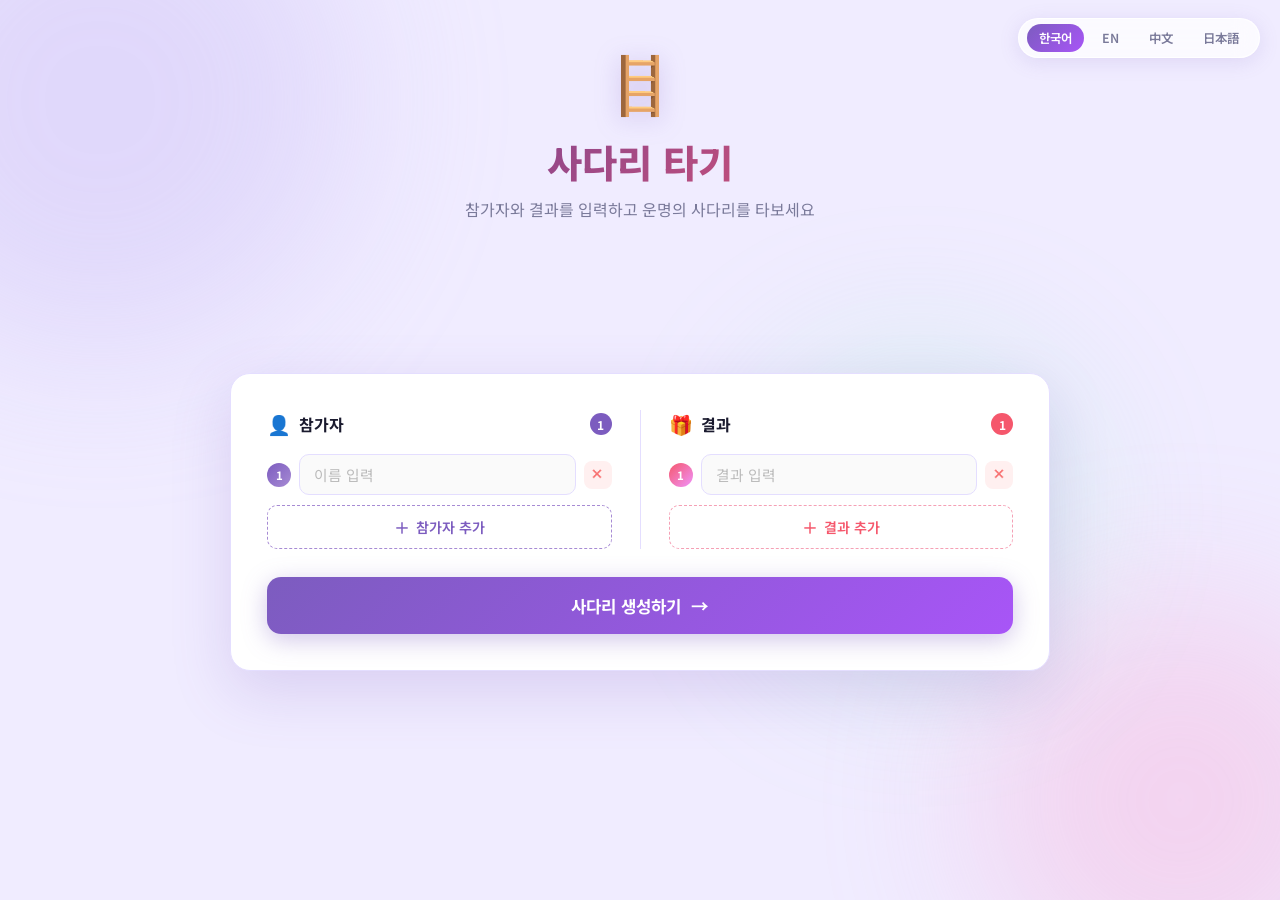
==== index.html @ 3be84d15 "Add Google AdSense - <head>에 AdSense 스크립트 추가 (ca-pub-7362975376492503) - 히어로 아래, 결과~Disqus 사이 반응형 광고" ====
<!doctype html>
<html lang="ko">
<head>
  <meta charset="UTF-8" />
  <meta name="viewport" content="width=device-width, initial-scale=1.0" />
  <title data-i18n="title">사다리 타기</title>
  <link rel="preconnect" href="https://fonts.googleapis.com">
  <link rel="preconnect" href="https://fonts.gstatic.com" crossorigin>
  <link href="https://fonts.googleapis.com/css2?family=Noto+Sans+KR:wght@400;500;600;700;800&family=Noto+Sans+JP:wght@400;500;700;800&family=Noto+Sans+SC:wght@400;500;700;800&display=swap" rel="stylesheet">
  <link href="style.css" rel="stylesheet">
  <!-- Google AdSense -->
  <script async src="https://pagead2.googlesyndication.com/pagead/js/adsbygoogle.js?client=ca-pub-7362975376492503"
     crossorigin="anonymous"></script>
</head>
<body>

  <div class="bg-orbs">
    <div class="orb orb1"></div>
    <div class="orb orb2"></div>
    <div class="orb orb3"></div>
  </div>

  <!-- Language switcher -->
  <div class="lang-switcher">
    <button class="lang-btn active" data-lang="ko">한국어</button>
    <button class="lang-btn" data-lang="en">EN</button>
    <button class="lang-btn" data-lang="zh">中文</button>
    <button class="lang-btn" data-lang="ja">日本語</button>
  </div>

  <div class="page">

    <!-- SETUP -->
    <div id="setup">
      <header class="hero">
        <div class="hero-icon">🪜</div>
        <h1 data-i18n="title">사다리 타기</h1>
        <p class="hero-sub" data-i18n="subtitle">참가자와 결과를 입력하고 운명의 사다리를 타보세요</p>
      </header>

      <!-- AD: 히어로 아래 -->
      <div class="ad-wrap">
        <ins class="adsbygoogle"
          style="display:block"
          data-ad-client="ca-pub-7362975376492503"
          data-ad-format="auto"
          data-full-width-responsive="true"></ins>
        <script>(adsbygoogle = window.adsbygoogle || []).push({});</script>
      </div>

      <div class="card setup-card">
        <div class="columns">
          <div class="col">
            <div class="col-header">
              <span class="col-icon">👤</span>
              <h2 data-i18n="players">참가자</h2>
              <span class="count-badge" id="player-count">1</span>
            </div>
            <div id="players-input" class="input-list">
              <div class="input-row">
                <span class="row-num">1</span>
                <input type="text" class="player-input" data-i18n-placeholder="playerPlaceholder" placeholder="이름 입력" />
                <button class="remove-btn" onclick="removeRow(this,'player')">✕</button>
              </div>
            </div>
            <button class="add-btn" onclick="addPlayer()">
              <span class="add-icon">＋</span>
              <span data-i18n="addPlayer">참가자 추가</span>
            </button>
          </div>

          <div class="divider"></div>

          <div class="col">
            <div class="col-header">
              <span class="col-icon">🎁</span>
              <h2 data-i18n="results">결과</h2>
              <span class="count-badge result-badge" id="result-count">1</span>
            </div>
            <div id="results-input" class="input-list">
              <div class="input-row">
                <span class="row-num result-num">1</span>
                <input type="text" class="result-input" data-i18n-placeholder="resultPlaceholder" placeholder="결과 입력" />
                <button class="remove-btn" onclick="removeRow(this,'result')">✕</button>
              </div>
            </div>
            <button class="add-btn result-add" onclick="addResult()">
              <span class="add-icon">＋</span>
              <span data-i18n="addResult">결과 추가</span>
            </button>
          </div>
        </div>

        <button class="start-btn" onclick="startGame()">
          <span data-i18n="startBtn">사다리 생성하기</span>
          <span class="btn-arrow">→</span>
        </button>
      </div>
    </div>

    <!-- GAME -->
    <div id="game" class="hidden">
      <header class="game-header">
        <div class="hero-icon small">🪜</div>
        <h1 data-i18n="title">사다리 타기</h1>
        <button class="ghost-btn" onclick="resetGame()" data-i18n="resetBtn">↩ 다시 설정</button>
      </header>

      <div class="card ladder-card">
        <p class="hint" data-i18n="hint">참가자 이름을 클릭하면 개별 결과를 확인할 수 있어요</p>
        <div class="ladder-wrapper">
          <div id="player-labels" class="labels top-labels"></div>
          <canvas id="ladder-canvas"></canvas>
          <div id="result-labels" class="labels bottom-labels"></div>
        </div>
      </div>

      <div class="game-actions">
        <button class="run-btn" onclick="runAll()" data-i18n="runAll">✨ 전체 결과 보기</button>
      </div>

      <div id="results-display" class="results-display hidden">
        <h3 class="results-title" data-i18n="finalResult">🏆 최종 결과</h3>
        <div id="results-list"></div>
      </div>

      <!-- AD: 결과 아래 / Disqus 위 -->
      <div class="ad-wrap">
        <ins class="adsbygoogle"
          style="display:block"
          data-ad-client="ca-pub-7362975376492503"
          data-ad-format="auto"
          data-full-width-responsive="true"></ins>
        <script>(adsbygoogle = window.adsbygoogle || []).push({});</script>
      </div>

      <div class="disqus-section card">
        <h3 class="disqus-title" data-i18n="comments">💬 댓글</h3>
        <div id="disqus_thread"></div>
        <script>
          (function() {
            var d = document, s = d.createElement('script');
            s.src = 'https://productbuilder-efdkuvocpv.disqus.com/embed.js';
            s.setAttribute('data-timestamp', +new Date());
            (d.head || d.body).appendChild(s);
          })();
        </script>
        <noscript>Please enable JavaScript to view the <a href="https://disqus.com/?ref_noscript">comments powered by Disqus.</a></noscript>
      </div>
    </div>

  </div>

  <script defer src="main.js"></script>
</body>
</html>
---- style.css ----
/* ── Language switcher ── */
.lang-switcher {
  position: fixed;
  top: 18px;
  right: 20px;
  display: flex;
  gap: 6px;
  z-index: 100;
  background: rgba(255,255,255,0.75);
  backdrop-filter: blur(12px);
  -webkit-backdrop-filter: blur(12px);
  border: 1px solid rgba(255,255,255,0.9);
  border-radius: 50px;
  padding: 5px 8px;
  box-shadow: 0 4px 20px rgba(124,92,191,0.15);
}
.lang-btn {
  padding: 5px 12px;
  border: none;
  border-radius: 30px;
  background: transparent;
  color: var(--text-muted, #7a7a9a);
  font-size: 0.78rem;
  font-family: inherit;
  font-weight: 600;
  cursor: pointer;
  transition: background 0.2s, color 0.2s;
  white-space: nowrap;
}
.lang-btn:hover { background: #f0ebff; color: #7c5cbf; }
.lang-btn.active {
  background: linear-gradient(135deg, #7c5cbf, #a855f7);
  color: #fff;
}

:root {
  --purple: #7c5cbf;
  --purple-light: #a78bd4;
  --purple-dark: #5a3e9b;
  --pink: #f5576c;
  --green: #43e97b;
  --bg: #f0ecff;
  --card: #ffffff;
  --text: #1a1a2e;
  --text-muted: #7a7a9a;
  --border: #e4deff;
  --radius: 20px;
  --shadow: 0 8px 40px rgba(124, 92, 191, 0.15);
  --shadow-lg: 0 20px 60px rgba(124, 92, 191, 0.2);
}

* { box-sizing: border-box; margin: 0; padding: 0; }

body {
  font-family: 'Noto Sans KR', sans-serif;
  background: var(--bg);
  min-height: 100vh;
  color: var(--text);
  overflow-x: hidden;
}

/* ── Background orbs ── */
.bg-orbs {
  position: fixed;
  inset: 0;
  pointer-events: none;
  z-index: 0;
}
.orb {
  position: absolute;
  border-radius: 50%;
  filter: blur(80px);
  opacity: 0.35;
}
.orb1 { width: 500px; height: 500px; background: #c4b5f4; top: -150px; left: -150px; }
.orb2 { width: 400px; height: 400px; background: #f9a8d4; bottom: -100px; right: -100px; }
.orb3 { width: 300px; height: 300px; background: #a5f3cf; top: 40%; left: 60%; }

/* ── Page layout ── */
.page {
  position: relative;
  z-index: 1;
  max-width: 860px;
  margin: 0 auto;
  padding: 40px 20px 80px;
}

/* ── Hero ── */
.hero {
  text-align: center;
  margin-bottom: 32px;
}
.hero-icon {
  font-size: 3.5rem;
  display: block;
  margin-bottom: 12px;
  filter: drop-shadow(0 4px 12px rgba(124,92,191,0.3));
  animation: float 3s ease-in-out infinite;
}
.hero-icon.small { font-size: 2rem; margin: 0; }
@keyframes float {
  0%, 100% { transform: translateY(0); }
  50% { transform: translateY(-8px); }
}
h1 {
  font-size: 2.4rem;
  font-weight: 800;
  background: linear-gradient(135deg, var(--purple-dark), var(--pink));
  -webkit-background-clip: text;
  -webkit-text-fill-color: transparent;
  background-clip: text;
  margin-bottom: 8px;
}
.hero-sub {
  color: var(--text-muted);
  font-size: 1rem;
  font-weight: 400;
}

/* ── Card ── */
.card {
  background: var(--card);
  border-radius: var(--radius);
  box-shadow: var(--shadow-lg);
  border: 1px solid var(--border);
}
.setup-card { padding: 36px; }
.ladder-card { padding: 28px 20px; }

/* ── Columns ── */
.columns {
  display: flex;
  gap: 0;
  margin-bottom: 28px;
}
.col { flex: 1; min-width: 0; }
.divider {
  width: 1px;
  background: var(--border);
  margin: 0 28px;
  flex-shrink: 0;
}

/* ── Column header ── */
.col-header {
  display: flex;
  align-items: center;
  gap: 8px;
  margin-bottom: 16px;
}
.col-icon { font-size: 1.2rem; }
.col-header h2 {
  font-size: 1rem;
  font-weight: 700;
  color: var(--text);
}
.count-badge {
  margin-left: auto;
  background: var(--purple);
  color: #fff;
  font-size: 0.75rem;
  font-weight: 700;
  min-width: 22px;
  height: 22px;
  border-radius: 11px;
  display: flex;
  align-items: center;
  justify-content: center;
  padding: 0 6px;
}
.result-badge { background: var(--pink); }

/* ── Input list ── */
.input-list { display: flex; flex-direction: column; gap: 8px; margin-bottom: 10px; }

.input-row {
  display: flex;
  align-items: center;
  gap: 8px;
  animation: rowIn 0.2s ease;
}
@keyframes rowIn {
  from { opacity: 0; transform: translateY(-6px); }
  to   { opacity: 1; transform: translateY(0); }
}

.row-num {
  width: 24px;
  height: 24px;
  border-radius: 50%;
  background: linear-gradient(135deg, var(--purple), var(--purple-light));
  color: #fff;
  font-size: 0.72rem;
  font-weight: 700;
  display: flex;
  align-items: center;
  justify-content: center;
  flex-shrink: 0;
}
.result-num {
  background: linear-gradient(135deg, var(--pink), #f093fb);
}

input[type="text"] {
  flex: 1;
  padding: 9px 14px;
  border: 1.5px solid var(--border);
  border-radius: 10px;
  font-size: 0.92rem;
  font-family: inherit;
  color: var(--text);
  background: #fafafa;
  outline: none;
  transition: border-color 0.2s, box-shadow 0.2s, background 0.2s;
}
input[type="text"]:focus {
  border-color: var(--purple-light);
  background: #fff;
  box-shadow: 0 0 0 3px rgba(167, 139, 212, 0.18);
}
input[type="text"]::placeholder { color: #bbb; }

.remove-btn {
  width: 28px;
  height: 28px;
  border-radius: 8px;
  border: none;
  background: #fff0f0;
  color: #f87272;
  font-size: 0.8rem;
  cursor: pointer;
  display: flex;
  align-items: center;
  justify-content: center;
  flex-shrink: 0;
  transition: background 0.2s, transform 0.1s;
}
.remove-btn:hover { background: #ffe0e0; transform: scale(1.1); }

/* ── Add button ── */
.add-btn {
  width: 100%;
  padding: 9px;
  border: 1.5px dashed var(--purple-light);
  border-radius: 10px;
  background: none;
  color: var(--purple);
  font-size: 0.88rem;
  font-family: inherit;
  font-weight: 600;
  cursor: pointer;
  display: flex;
  align-items: center;
  justify-content: center;
  gap: 6px;
  transition: background 0.2s, border-color 0.2s;
}
.add-btn:hover { background: #f0ebff; border-color: var(--purple); }
.add-btn.result-add { border-color: #f5a0b5; color: var(--pink); }
.add-btn.result-add:hover { background: #fff0f4; border-color: var(--pink); }
.add-icon { font-size: 1rem; }

/* ── Start button ── */
.start-btn {
  width: 100%;
  padding: 16px;
  border: none;
  border-radius: 14px;
  background: linear-gradient(135deg, #7c5cbf, #a855f7, #f5576c);
  background-size: 200% 200%;
  color: #fff;
  font-size: 1.05rem;
  font-family: inherit;
  font-weight: 700;
  cursor: pointer;
  display: flex;
  align-items: center;
  justify-content: center;
  gap: 10px;
  box-shadow: 0 6px 24px rgba(124,92,191,0.35);
  transition: opacity 0.2s, transform 0.15s, box-shadow 0.2s;
}
.start-btn:hover {
  opacity: 0.93;
  transform: translateY(-2px);
  box-shadow: 0 10px 30px rgba(124,92,191,0.4);
}
.start-btn:active { transform: translateY(0); }
.btn-arrow { font-size: 1.1rem; }

/* ── Hidden ── */
.hidden { display: none !important; }

/* ── Game header ── */
.game-header {
  display: flex;
  align-items: center;
  gap: 14px;
  margin-bottom: 24px;
}
.game-header h1 {
  font-size: 1.6rem;
  flex: 1;
}
.ghost-btn {
  padding: 8px 18px;
  border: 1.5px solid var(--border);
  border-radius: 10px;
  background: var(--card);
  color: var(--text-muted);
  font-size: 0.9rem;
  font-family: inherit;
  font-weight: 600;
  cursor: pointer;
  transition: border-color 0.2s, color 0.2s, background 0.2s;
}
.ghost-btn:hover { border-color: var(--purple-light); color: var(--purple); background: #f5f0ff; }

/* ── Hint ── */
.hint {
  text-align: center;
  font-size: 0.85rem;
  color: var(--text-muted);
  margin-bottom: 20px;
}

/* ── Ladder wrapper & labels ── */
.ladder-wrapper { overflow-x: auto; }

.labels {
  position: relative;
  height: 52px;
}

.label-item {
  position: absolute;
  display: flex;
  flex-direction: column;
  align-items: center;
  cursor: pointer;
  transition: transform 0.15s;
  transform: translateX(-50%);
}
.label-item:hover { transform: translateX(-50%) scale(1.07); }

.label-chip {
  padding: 7px 16px;
  border-radius: 30px;
  font-size: 0.85rem;
  font-weight: 700;
  color: #fff;
  white-space: nowrap;
  box-shadow: 0 4px 14px rgba(0,0,0,0.15);
  transition: box-shadow 0.2s;
  font-family: 'Noto Sans KR', sans-serif;
}
.label-item:hover .label-chip { box-shadow: 0 6px 20px rgba(0,0,0,0.22); }

.result-chip {
  padding: 7px 16px;
  border-radius: 30px;
  font-size: 0.85rem;
  font-weight: 700;
  color: #fff;
  white-space: nowrap;
  background: linear-gradient(135deg, #f093fb, #f5576c);
  box-shadow: 0 4px 14px rgba(245,87,108,0.3);
  font-family: 'Noto Sans KR', sans-serif;
  opacity: 0.4;
  transition: opacity 0.4s, transform 0.3s, box-shadow 0.3s;
}
.label-item.revealed .result-chip {
  opacity: 1;
  animation: popIn 0.45s cubic-bezier(0.34,1.56,0.64,1) forwards;
}
@keyframes popIn {
  0%   { transform: scale(0.5); opacity: 0; }
  100% { transform: scale(1);   opacity: 1; }
}

#ladder-canvas {
  display: block;
  margin: 0 auto;
}

/* ── Game actions ── */
.game-actions {
  display: flex;
  justify-content: center;
  margin-top: 20px;
}
.run-btn {
  padding: 14px 40px;
  border: none;
  border-radius: 50px;
  background: linear-gradient(135deg, #43e97b, #38f9d7);
  color: #1a5c3a;
  font-size: 1rem;
  font-family: inherit;
  font-weight: 700;
  cursor: pointer;
  box-shadow: 0 6px 24px rgba(67,233,123,0.35);
  transition: transform 0.15s, box-shadow 0.2s, opacity 0.2s;
}
.run-btn:hover {
  transform: translateY(-2px);
  box-shadow: 0 10px 30px rgba(67,233,123,0.4);
}
.run-btn:active { transform: translateY(0); }

/* ── Results display ── */
.results-display {
  margin-top: 28px;
}
.results-title {
  text-align: center;
  font-size: 1.2rem;
  font-weight: 800;
  color: var(--purple-dark);
  margin-bottom: 16px;
}
#results-list { display: flex; flex-direction: column; gap: 10px; }

.result-row {
  display: flex;
  align-items: center;
  gap: 12px;
  padding: 14px 20px;
  background: var(--card);
  border-radius: 14px;
  border: 1px solid var(--border);
  box-shadow: 0 2px 12px rgba(124,92,191,0.08);
  animation: slideUp 0.35s cubic-bezier(0.34,1.56,0.64,1) both;
}
@keyframes slideUp {
  from { opacity: 0; transform: translateY(16px) scale(0.97); }
  to   { opacity: 1; transform: translateY(0) scale(1); }
}

.result-row .player-chip {
  padding: 5px 14px;
  border-radius: 20px;
  color: #fff;
  font-size: 0.88rem;
  font-weight: 700;
  white-space: nowrap;
}
.result-row .arrow-icon {
  color: #ccc;
  font-size: 1.1rem;
  flex-shrink: 0;
  margin: 0 4px;
}
.result-row .prize-text {
  flex: 1;
  font-size: 0.97rem;
  font-weight: 700;
  color: var(--pink);
}

/* ── AdSense ── */
.ad-wrap {
  margin: 20px 0;
  text-align: center;
  min-height: 100px;
  border-radius: 12px;
  overflow: hidden;
}

/* ── Disqus ── */
.disqus-section {
  margin-top: 28px;
  padding: 28px;
}
.disqus-title {
  font-size: 1.1rem;
  font-weight: 800;
  color: var(--purple-dark);
  margin-bottom: 20px;
}
#disqus_thread { min-height: 100px; }

/* ── Responsive ── */
@media (max-width: 600px) {
  .page { padding: 24px 14px 60px; }
  h1 { font-size: 1.9rem; }
  .setup-card { padding: 22px 16px; }
  .columns { flex-direction: column; }
  .divider { width: 100%; height: 1px; margin: 18px 0; }
}
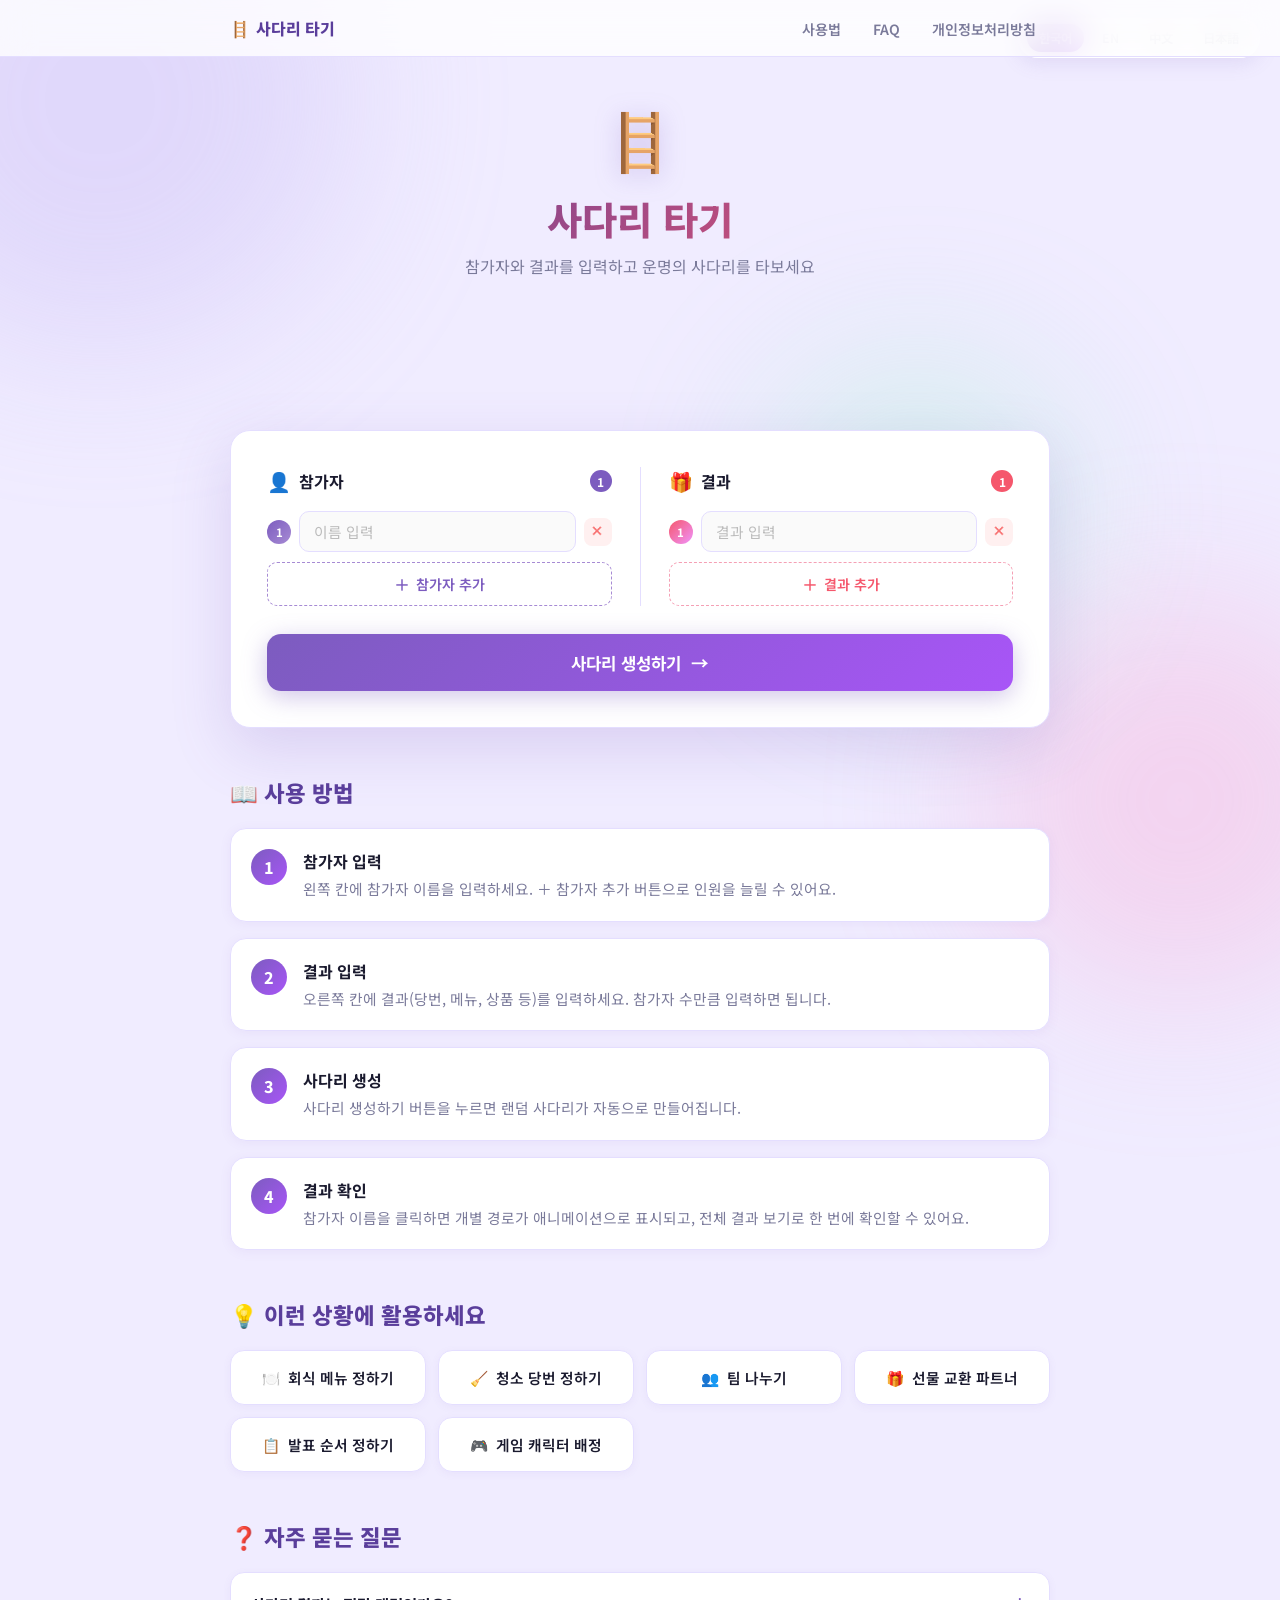
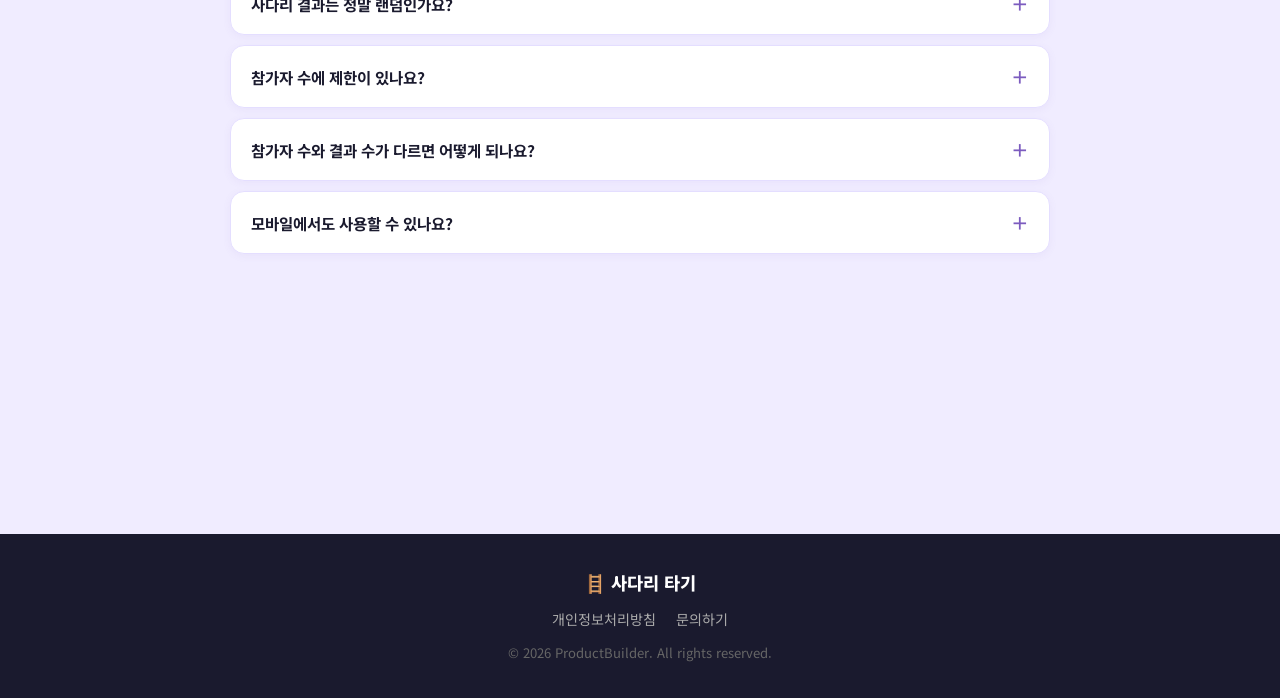
==== commit e9ca2e4e: "Improve site for AdSense approval - 상단 네비게이션 바 추가 (sticky) - 사용법 4단계 가이드 섹션 추가 - 활용 예시 6가지 카드 추가 - F" ====
--- a/index.html
+++ b/index.html
@@ -3,7 +3,13 @@
 <head>
   <meta charset="UTF-8" />
   <meta name="viewport" content="width=device-width, initial-scale=1.0" />
-  <title data-i18n="title">사다리 타기</title>
+  <title data-i18n="title">사다리 타기 - 무료 온라인 사다리 게임</title>
+  <meta name="description" content="무료 온라인 사다리 타기 게임. 참가자와 결과를 입력하면 랜덤 사다리를 자동 생성합니다. 회식 메뉴, 당번, 팀 나누기 등 어떤 상황에서도 공정한 추첨이 가능합니다." />
+  <meta name="keywords" content="사다리타기, 사다리 게임, 온라인 사다리, 랜덤 추첨, 제비뽑기, 순서 정하기, ladder game" />
+  <meta name="author" content="ProductBuilder" />
+  <meta property="og:title" content="사다리 타기 - 무료 온라인 사다리 게임" />
+  <meta property="og:description" content="참가자와 결과를 입력하면 공정한 랜덤 사다리를 자동 생성합니다." />
+  <meta property="og:type" content="website" />
   <link rel="preconnect" href="https://fonts.googleapis.com">
   <link rel="preconnect" href="https://fonts.gstatic.com" crossorigin>
   <link href="https://fonts.googleapis.com/css2?family=Noto+Sans+KR:wght@400;500;600;700;800&family=Noto+Sans+JP:wght@400;500;700;800&family=Noto+Sans+SC:wght@400;500;700;800&display=swap" rel="stylesheet">
@@ -27,6 +33,18 @@
     <button class="lang-btn" data-lang="zh">中文</button>
     <button class="lang-btn" data-lang="ja">日本語</button>
   </div>
+
+  <!-- Navigation -->
+  <nav class="site-nav">
+    <div class="nav-inner">
+      <a href="/" class="nav-logo">🪜 <span data-i18n="siteName">사다리 타기</span></a>
+      <ul class="nav-links">
+        <li><a href="#how-to-use" data-i18n="navHowTo">사용법</a></li>
+        <li><a href="#faq" data-i18n="navFaq">FAQ</a></li>
+        <li><a href="privacy.html" data-i18n="navPrivacy">개인정보처리방침</a></li>
+      </ul>
+    </div>
+  </nav>
 
   <div class="page">
 
@@ -149,7 +167,100 @@
       </div>
     </div>
 
-  </div>
+    <!-- HOW TO USE -->
+    <section id="how-to-use" class="content-section">
+      <h2 class="section-title" data-i18n="howToTitle">📖 사용 방법</h2>
+      <div class="steps">
+        <div class="step">
+          <div class="step-num">1</div>
+          <div class="step-body">
+            <h3 data-i18n="step1Title">참가자 입력</h3>
+            <p data-i18n="step1Desc">왼쪽 칸에 참가자 이름을 입력하세요. <strong>＋ 참가자 추가</strong> 버튼으로 인원을 늘릴 수 있어요.</p>
+          </div>
+        </div>
+        <div class="step">
+          <div class="step-num">2</div>
+          <div class="step-body">
+            <h3 data-i18n="step2Title">결과 입력</h3>
+            <p data-i18n="step2Desc">오른쪽 칸에 결과(당번, 메뉴, 상품 등)를 입력하세요. 참가자 수만큼 입력하면 됩니다.</p>
+          </div>
+        </div>
+        <div class="step">
+          <div class="step-num">3</div>
+          <div class="step-body">
+            <h3 data-i18n="step3Title">사다리 생성</h3>
+            <p data-i18n="step3Desc"><strong>사다리 생성하기</strong> 버튼을 누르면 랜덤 사다리가 자동으로 만들어집니다.</p>
+          </div>
+        </div>
+        <div class="step">
+          <div class="step-num">4</div>
+          <div class="step-body">
+            <h3 data-i18n="step4Title">결과 확인</h3>
+            <p data-i18n="step4Desc">참가자 이름을 클릭하면 개별 경로가 애니메이션으로 표시되고, <strong>전체 결과 보기</strong>로 한 번에 확인할 수 있어요.</p>
+          </div>
+        </div>
+      </div>
+    </section>
+
+    <!-- USE CASES -->
+    <section class="content-section">
+      <h2 class="section-title" data-i18n="useCaseTitle">💡 이런 상황에 활용하세요</h2>
+      <div class="use-cases">
+        <div class="use-case">🍽️ <span data-i18n="useCase1">회식 메뉴 정하기</span></div>
+        <div class="use-case">🧹 <span data-i18n="useCase2">청소 당번 정하기</span></div>
+        <div class="use-case">👥 <span data-i18n="useCase3">팀 나누기</span></div>
+        <div class="use-case">🎁 <span data-i18n="useCase4">선물 교환 파트너</span></div>
+        <div class="use-case">📋 <span data-i18n="useCase5">발표 순서 정하기</span></div>
+        <div class="use-case">🎮 <span data-i18n="useCase6">게임 캐릭터 배정</span></div>
+      </div>
+    </section>
+
+    <!-- FAQ -->
+    <section id="faq" class="content-section">
+      <h2 class="section-title" data-i18n="faqTitle">❓ 자주 묻는 질문</h2>
+      <div class="faq-list">
+        <details class="faq-item">
+          <summary data-i18n="faq1Q">사다리 결과는 정말 랜덤인가요?</summary>
+          <p data-i18n="faq1A">네, 사다리의 가로선은 매번 새롭게 랜덤으로 생성됩니다. 같은 참가자와 결과를 입력해도 사다리를 새로 생성할 때마다 결과가 달라집니다.</p>
+        </details>
+        <details class="faq-item">
+          <summary data-i18n="faq2Q">참가자 수에 제한이 있나요?</summary>
+          <p data-i18n="faq2A">제한은 없지만, 화면 크기를 고려해 2~10명 정도에서 가장 잘 보입니다. 스마트폰에서는 가로 스크롤로 확인할 수 있어요.</p>
+        </details>
+        <details class="faq-item">
+          <summary data-i18n="faq3Q">참가자 수와 결과 수가 다르면 어떻게 되나요?</summary>
+          <p data-i18n="faq3A">결과가 부족할 경우 자동으로 '?'로 채워집니다. 결과가 더 많을 경우 참가자 수에 맞게 잘립니다.</p>
+        </details>
+        <details class="faq-item">
+          <summary data-i18n="faq4Q">모바일에서도 사용할 수 있나요?</summary>
+          <p data-i18n="faq4A">네, 모바일 환경에 최적화되어 있습니다. 스마트폰, 태블릿 모두에서 편리하게 사용할 수 있어요.</p>
+        </details>
+      </div>
+    </section>
+
+    <!-- Footer AD -->
+    <div class="ad-wrap">
+      <ins class="adsbygoogle"
+        style="display:block"
+        data-ad-client="ca-pub-7362975376492503"
+        data-ad-format="auto"
+        data-full-width-responsive="true"></ins>
+      <script>(adsbygoogle = window.adsbygoogle || []).push({});</script>
+    </div>
+
+  </div><!-- .page -->
+
+  <!-- Footer -->
+  <footer class="site-footer">
+    <div class="footer-inner">
+      <div class="footer-logo">🪜 <span data-i18n="siteName">사다리 타기</span></div>
+      <nav class="footer-nav">
+        <a href="privacy.html" data-i18n="navPrivacy">개인정보처리방침</a>
+        <a href="mailto:contact@productbuilder.page" data-i18n="navContact">문의하기</a>
+      </nav>
+      <p class="footer-copy">© 2026 ProductBuilder. All rights reserved.</p>
+    </div>
+  </footer>
 
   <script defer src="main.js"></script>
 </body>
--- a/style.css
+++ b/style.css
@@ -480,6 +480,200 @@
 }
 #disqus_thread { min-height: 100px; }
 
+/* ── Nav ── */
+.site-nav {
+  position: sticky;
+  top: 0;
+  z-index: 200;
+  background: rgba(255,255,255,0.8);
+  backdrop-filter: blur(16px);
+  -webkit-backdrop-filter: blur(16px);
+  border-bottom: 1px solid var(--border);
+}
+.nav-inner {
+  max-width: 860px;
+  margin: 0 auto;
+  padding: 0 20px;
+  height: 56px;
+  display: flex;
+  align-items: center;
+  gap: 20px;
+}
+.nav-logo {
+  font-size: 1rem;
+  font-weight: 800;
+  color: var(--purple-dark);
+  text-decoration: none;
+  display: flex;
+  align-items: center;
+  gap: 6px;
+  white-space: nowrap;
+}
+.nav-links {
+  display: flex;
+  gap: 4px;
+  list-style: none;
+  margin-left: auto;
+}
+.nav-links a {
+  padding: 6px 14px;
+  border-radius: 20px;
+  font-size: 0.88rem;
+  font-weight: 600;
+  color: var(--text-muted);
+  text-decoration: none;
+  transition: background 0.2s, color 0.2s;
+}
+.nav-links a:hover { background: #f0ebff; color: var(--purple); }
+
+/* ── Content sections ── */
+.content-section {
+  margin-top: 48px;
+}
+.section-title {
+  font-size: 1.4rem;
+  font-weight: 800;
+  color: var(--purple-dark);
+  margin-bottom: 20px;
+}
+
+/* Steps */
+.steps { display: flex; flex-direction: column; gap: 16px; }
+.step {
+  display: flex;
+  gap: 16px;
+  align-items: flex-start;
+  background: var(--card);
+  border-radius: 16px;
+  padding: 20px;
+  border: 1px solid var(--border);
+  box-shadow: 0 2px 12px rgba(124,92,191,0.07);
+}
+.step-num {
+  width: 36px;
+  height: 36px;
+  border-radius: 50%;
+  background: linear-gradient(135deg, var(--purple), #a855f7);
+  color: #fff;
+  font-size: 1rem;
+  font-weight: 800;
+  display: flex;
+  align-items: center;
+  justify-content: center;
+  flex-shrink: 0;
+}
+.step-body h3 { font-size: 1rem; font-weight: 700; color: var(--text); margin-bottom: 4px; }
+.step-body p  { font-size: 0.92rem; color: var(--text-muted); line-height: 1.6; }
+.step-body strong { color: var(--purple); }
+
+/* Use cases */
+.use-cases {
+  display: grid;
+  grid-template-columns: repeat(auto-fill, minmax(160px, 1fr));
+  gap: 12px;
+}
+.use-case {
+  background: var(--card);
+  border: 1px solid var(--border);
+  border-radius: 14px;
+  padding: 16px;
+  font-size: 0.92rem;
+  font-weight: 600;
+  color: var(--text);
+  text-align: center;
+  box-shadow: 0 2px 8px rgba(124,92,191,0.06);
+  display: flex;
+  align-items: center;
+  justify-content: center;
+  gap: 8px;
+  transition: transform 0.15s, box-shadow 0.15s;
+}
+.use-case:hover { transform: translateY(-2px); box-shadow: 0 6px 16px rgba(124,92,191,0.12); }
+
+/* FAQ */
+.faq-list { display: flex; flex-direction: column; gap: 10px; }
+.faq-item {
+  background: var(--card);
+  border: 1px solid var(--border);
+  border-radius: 14px;
+  padding: 18px 20px;
+  box-shadow: 0 2px 8px rgba(124,92,191,0.06);
+  cursor: pointer;
+}
+.faq-item summary {
+  font-size: 0.97rem;
+  font-weight: 700;
+  color: var(--text);
+  list-style: none;
+  display: flex;
+  justify-content: space-between;
+  align-items: center;
+}
+.faq-item summary::after { content: '＋'; color: var(--purple); font-size: 1.1rem; }
+.faq-item[open] summary::after { content: '－'; }
+.faq-item p {
+  margin-top: 12px;
+  font-size: 0.9rem;
+  color: var(--text-muted);
+  line-height: 1.7;
+}
+
+/* ── Footer ── */
+.site-footer {
+  background: #1a1a2e;
+  color: #aaa;
+  margin-top: 60px;
+  padding: 36px 20px;
+}
+.footer-inner {
+  max-width: 860px;
+  margin: 0 auto;
+  display: flex;
+  flex-direction: column;
+  align-items: center;
+  gap: 14px;
+  text-align: center;
+}
+.footer-logo {
+  font-size: 1.1rem;
+  font-weight: 800;
+  color: #fff;
+}
+.footer-nav { display: flex; gap: 20px; }
+.footer-nav a {
+  color: #aaa;
+  text-decoration: none;
+  font-size: 0.88rem;
+  transition: color 0.2s;
+}
+.footer-nav a:hover { color: #fff; }
+.footer-copy { font-size: 0.82rem; color: #666; }
+
+/* ── Privacy page ── */
+.policy-card { padding: 40px; margin-top: 20px; }
+.policy-title {
+  font-size: 1.8rem;
+  font-weight: 800;
+  background: linear-gradient(135deg, var(--purple-dark), var(--pink));
+  -webkit-background-clip: text;
+  -webkit-text-fill-color: transparent;
+  background-clip: text;
+  margin-bottom: 6px;
+}
+.policy-date { font-size: 0.88rem; color: var(--text-muted); margin-bottom: 32px; }
+.policy-body h2 {
+  font-size: 1.1rem; font-weight: 700;
+  color: var(--purple-dark);
+  margin: 28px 0 10px;
+  padding-bottom: 6px;
+  border-bottom: 1px solid var(--border);
+}
+.policy-body h3 { font-size: 1rem; font-weight: 700; color: var(--text); margin: 16px 0 8px; }
+.policy-body p { font-size: 0.93rem; color: #444; line-height: 1.8; margin-bottom: 10px; }
+.policy-body ul { padding-left: 20px; margin-bottom: 10px; }
+.policy-body li { font-size: 0.93rem; color: #444; line-height: 1.8; }
+.policy-body a { color: var(--purple); text-decoration: underline; }
+
 /* ── Responsive ── */
 @media (max-width: 600px) {
   .page { padding: 24px 14px 60px; }
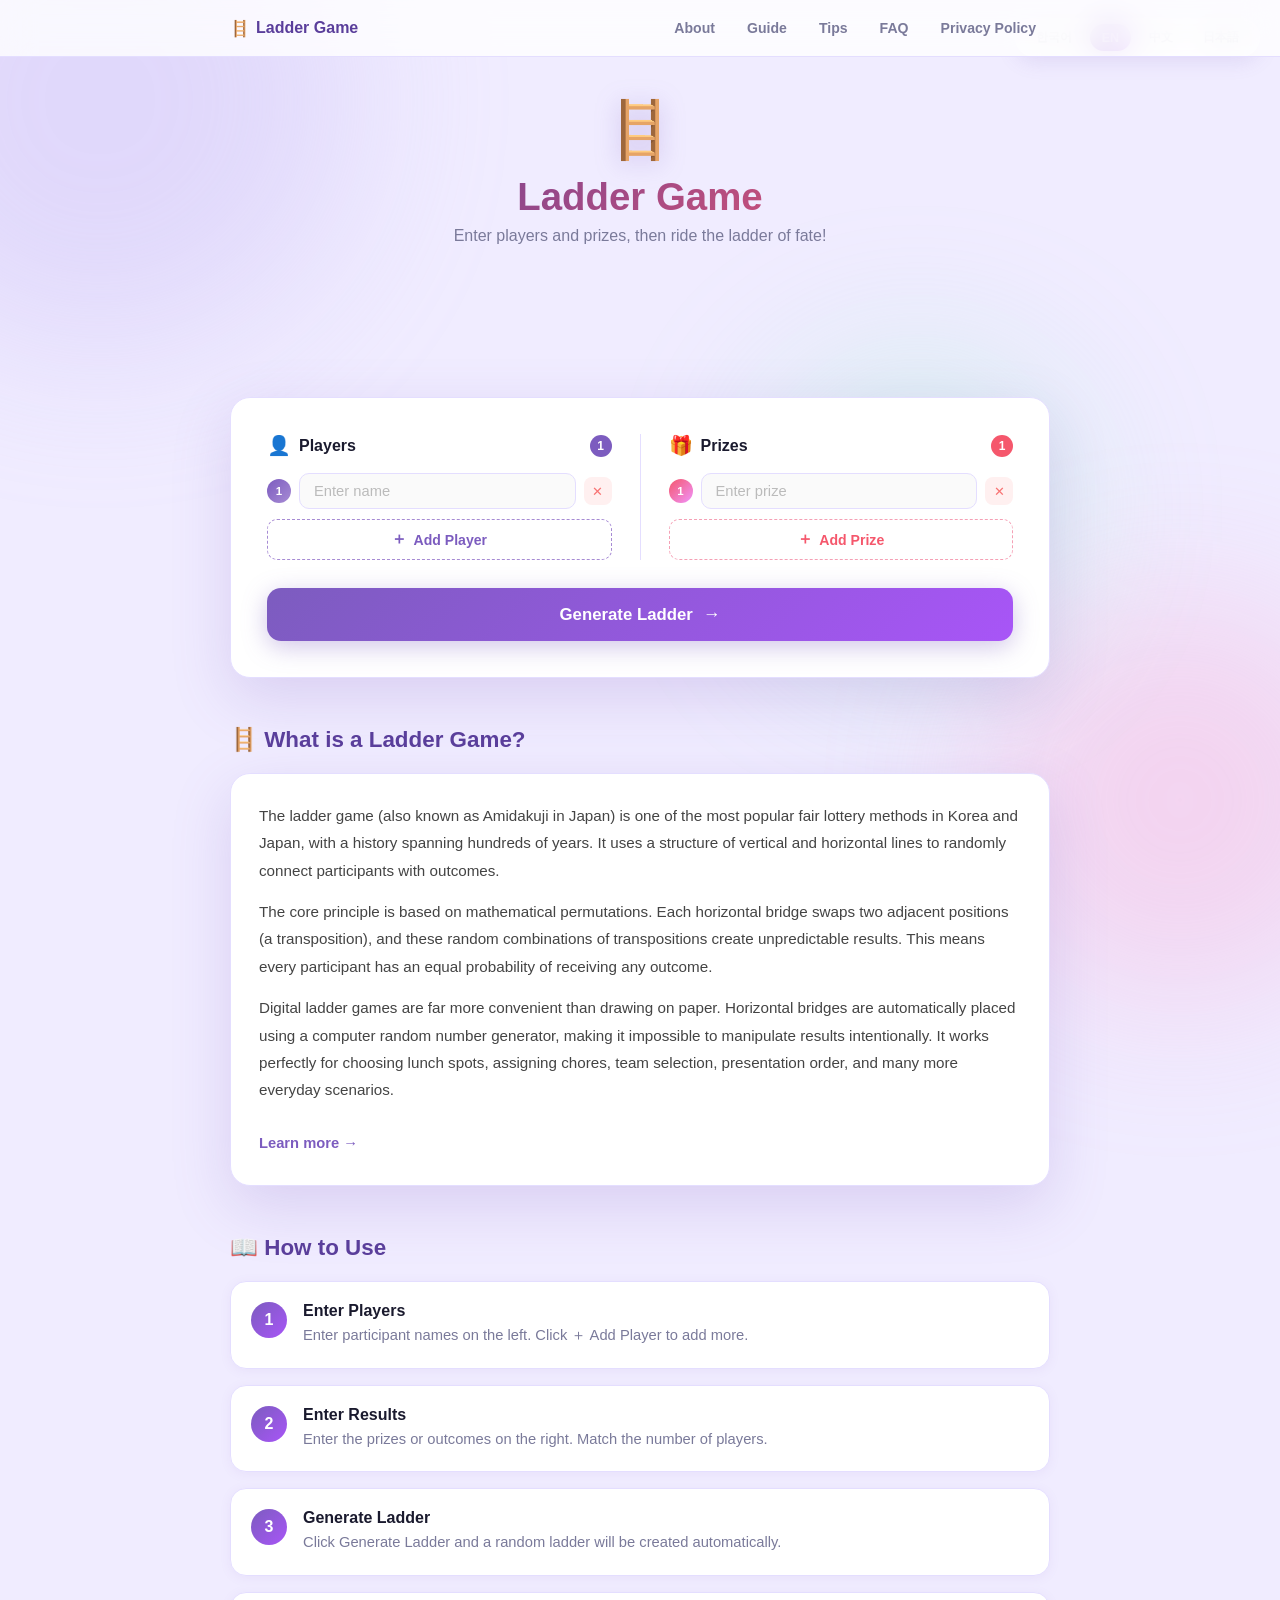
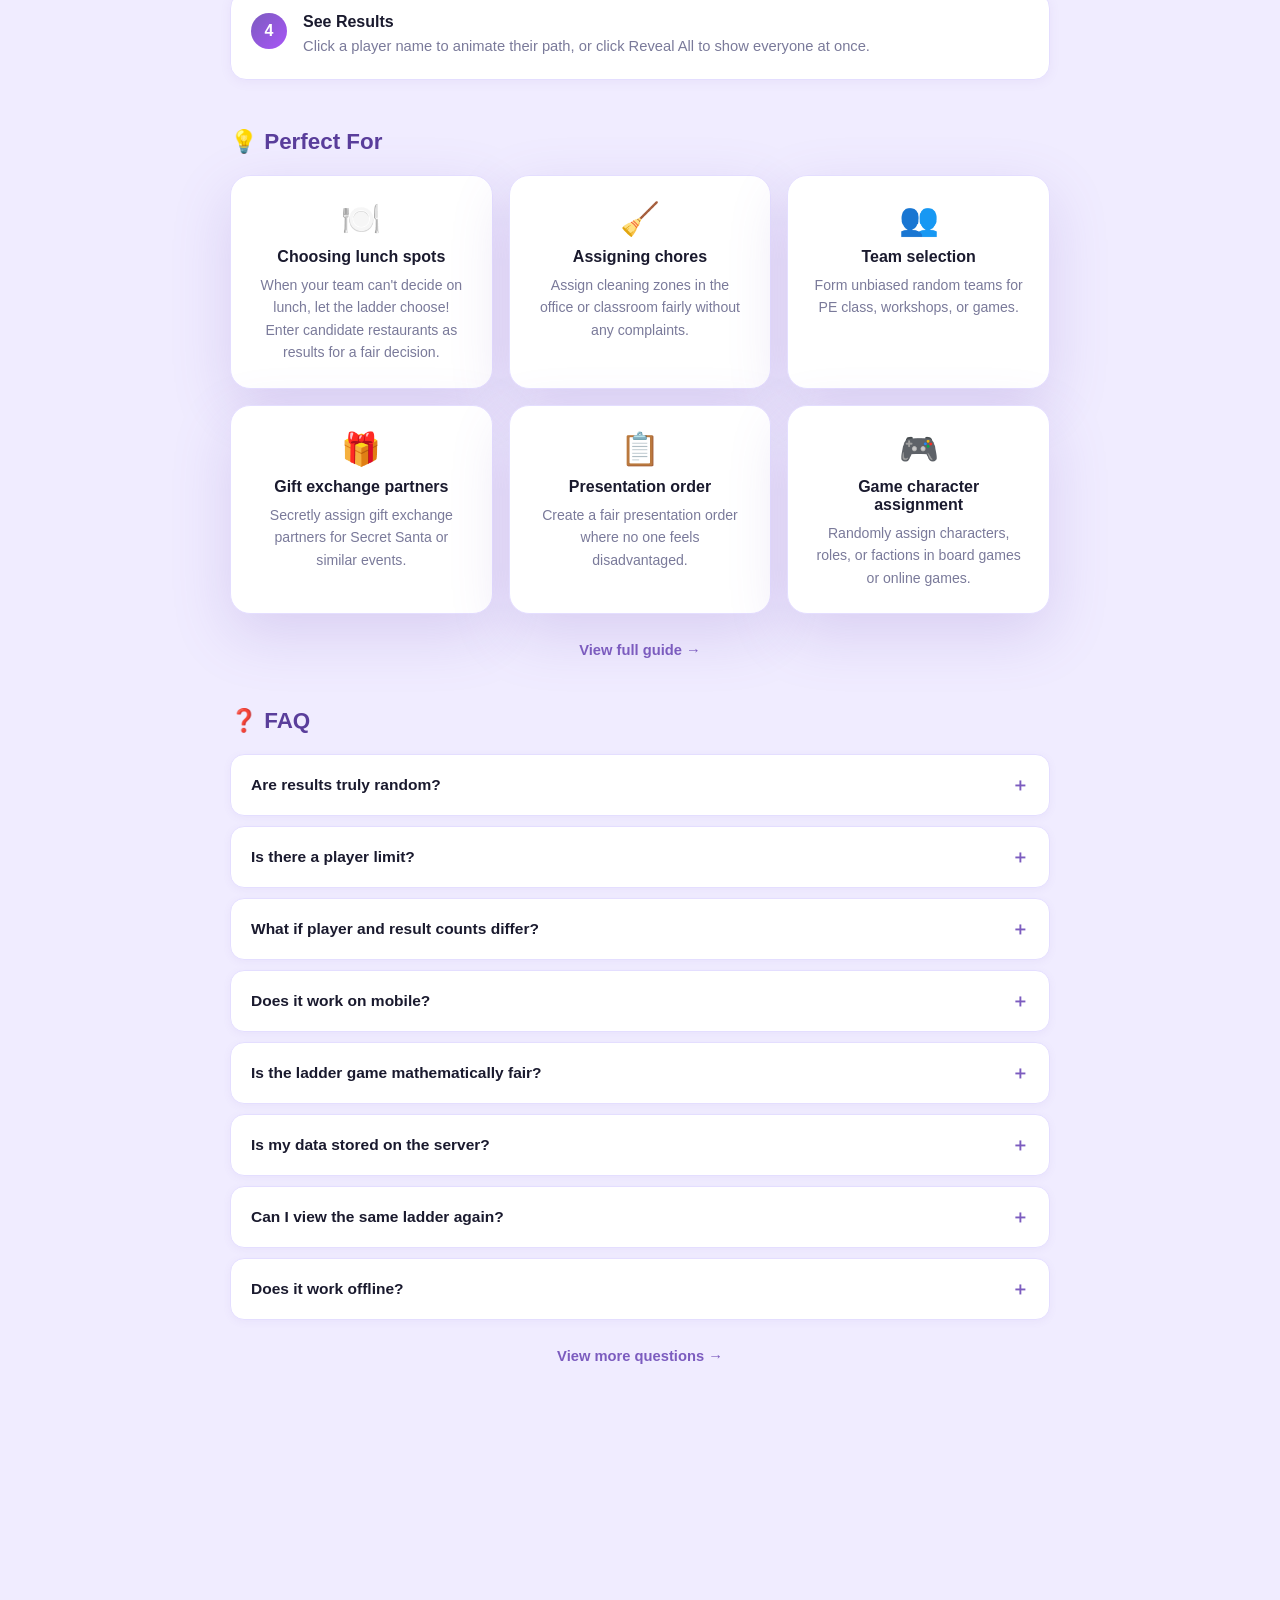
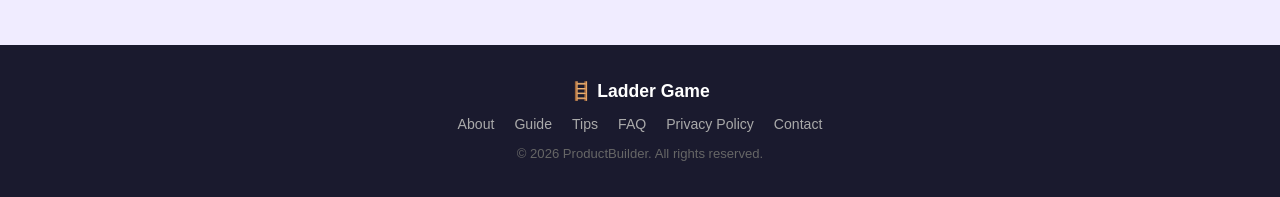
==== commit 60f8b4ca: "Fix AdSense policy violations and expand to global service - Remove ad from game screen (no-content " ====
--- a/index.html
+++ b/index.html
@@ -1,14 +1,14 @@
 <!doctype html>
-<html lang="ko">
+<html lang="en">
 <head>
   <meta charset="UTF-8" />
   <meta name="viewport" content="width=device-width, initial-scale=1.0" />
-  <title data-i18n="title">사다리 타기 - 무료 온라인 사다리 게임</title>
-  <meta name="description" content="무료 온라인 사다리 타기 게임. 참가자와 결과를 입력하면 랜덤 사다리를 자동 생성합니다. 회식 메뉴, 당번, 팀 나누기 등 어떤 상황에서도 공정한 추첨이 가능합니다." />
-  <meta name="keywords" content="사다리타기, 사다리 게임, 온라인 사다리, 랜덤 추첨, 제비뽑기, 순서 정하기, ladder game" />
+  <title data-i18n="title">Ladder Game - Free Online Random Lottery</title>
+  <meta name="description" content="Free online ladder game (Amidakuji). Enter players and prizes to generate a random ladder automatically. Fair random selection for team picking, chore assignment, lunch choices, and more." />
+  <meta name="keywords" content="ladder game, amidakuji, random picker, random lottery, team picker, fair draw, 사다리타기, あみだくじ" />
   <meta name="author" content="ProductBuilder" />
-  <meta property="og:title" content="사다리 타기 - 무료 온라인 사다리 게임" />
-  <meta property="og:description" content="참가자와 결과를 입력하면 공정한 랜덤 사다리를 자동 생성합니다." />
+  <meta property="og:title" content="Ladder Game - Free Online Random Lottery" />
+  <meta property="og:description" content="Enter players and prizes to generate a fair random ladder automatically." />
   <meta property="og:type" content="website" />
   <link rel="preconnect" href="https://fonts.googleapis.com">
   <link rel="preconnect" href="https://fonts.gstatic.com" crossorigin>
@@ -39,8 +39,10 @@
     <div class="nav-inner">
       <a href="/" class="nav-logo">🪜 <span data-i18n="siteName">사다리 타기</span></a>
       <ul class="nav-links">
-        <li><a href="#how-to-use" data-i18n="navHowTo">사용법</a></li>
-        <li><a href="#faq" data-i18n="navFaq">FAQ</a></li>
+        <li><a href="about.html" data-i18n="navAbout">소개</a></li>
+        <li><a href="guide.html" data-i18n="navGuide">활용 가이드</a></li>
+        <li><a href="tips.html" data-i18n="navTips">추첨 팁</a></li>
+        <li><a href="faq-detail.html" data-i18n="navFaqDetail">FAQ</a></li>
         <li><a href="privacy.html" data-i18n="navPrivacy">개인정보처리방침</a></li>
       </ul>
     </div>
@@ -142,16 +144,6 @@
         <div id="results-list"></div>
       </div>
 
-      <!-- AD: 결과 아래 / Disqus 위 -->
-      <div class="ad-wrap">
-        <ins class="adsbygoogle"
-          style="display:block"
-          data-ad-client="ca-pub-7362975376492503"
-          data-ad-format="auto"
-          data-full-width-responsive="true"></ins>
-        <script>(adsbygoogle = window.adsbygoogle || []).push({});</script>
-      </div>
-
       <div class="disqus-section card">
         <h3 class="disqus-title" data-i18n="comments">💬 댓글</h3>
         <div id="disqus_thread"></div>
@@ -167,6 +159,17 @@
       </div>
     </div>
 
+    <!-- ABOUT: 사다리 타기란? -->
+    <section id="about-intro" class="content-section">
+      <h2 class="section-title" data-i18n="aboutIntroTitle">🪜 사다리 타기란?</h2>
+      <div class="article-body card">
+        <p data-i18n="aboutIntroP1">사다리 타기는 한국에서 가장 널리 사용되는 공정한 추첨 방법 중 하나입니다. 일본에서는 '아미다쿠지(あみだくじ)'라고 불리며, 수백 년의 역사를 가지고 있습니다. 세로줄과 가로줄로 이루어진 사다리 구조를 통해 참가자와 결과를 무작위로 연결하는 방식입니다.</p>
+        <p data-i18n="aboutIntroP2">사다리 타기의 핵심 원리는 수학적 '순열(permutation)'에 기반합니다. 각 가로선은 인접한 두 줄의 위치를 바꾸는 '전치(transposition)' 역할을 하며, 이러한 전치들이 무작위로 조합되어 예측할 수 없는 결과를 만들어냅니다. 이 때문에 참가자 수가 동일하다면 어떤 결과든 동일한 확률로 배정됩니다.</p>
+        <p data-i18n="aboutIntroP3">디지털 사다리 타기는 종이에 그리는 것보다 훨씬 편리합니다. 가로선이 컴퓨터 난수 생성기를 통해 자동 배치되므로 사람이 의도적으로 결과를 조작할 수 없고, 참가자가 많아져도 깔끔하게 표시됩니다. 회식 메뉴 정하기, 청소 당번 배정, 팀 나누기, 발표 순서 정하기 등 일상생활의 다양한 장면에서 활용할 수 있습니다.</p>
+        <a href="about.html" class="read-more" data-i18n="readMore">자세히 알아보기 →</a>
+      </div>
+    </section>
+
     <!-- HOW TO USE -->
     <section id="how-to-use" class="content-section">
       <h2 class="section-title" data-i18n="howToTitle">📖 사용 방법</h2>
@@ -205,13 +208,40 @@
     <!-- USE CASES -->
     <section class="content-section">
       <h2 class="section-title" data-i18n="useCaseTitle">💡 이런 상황에 활용하세요</h2>
-      <div class="use-cases">
-        <div class="use-case">🍽️ <span data-i18n="useCase1">회식 메뉴 정하기</span></div>
-        <div class="use-case">🧹 <span data-i18n="useCase2">청소 당번 정하기</span></div>
-        <div class="use-case">👥 <span data-i18n="useCase3">팀 나누기</span></div>
-        <div class="use-case">🎁 <span data-i18n="useCase4">선물 교환 파트너</span></div>
-        <div class="use-case">📋 <span data-i18n="useCase5">발표 순서 정하기</span></div>
-        <div class="use-case">🎮 <span data-i18n="useCase6">게임 캐릭터 배정</span></div>
+      <div class="use-cases-detail">
+        <div class="use-case-card card">
+          <div class="use-case-icon">🍽️</div>
+          <h3 data-i18n="useCase1">회식 메뉴 정하기</h3>
+          <p data-i18n="useCase1Desc">팀원들의 의견이 갈릴 때 사다리 타기로 오늘의 메뉴를 정해보세요. 결과에 후보 메뉴를 입력하면 공정하게 결정됩니다.</p>
+        </div>
+        <div class="use-case-card card">
+          <div class="use-case-icon">🧹</div>
+          <h3 data-i18n="useCase2">청소 당번 정하기</h3>
+          <p data-i18n="useCase2Desc">사무실이나 교실에서 청소 구역을 배정할 때 불만 없이 공평하게 나눌 수 있습니다.</p>
+        </div>
+        <div class="use-case-card card">
+          <div class="use-case-icon">👥</div>
+          <h3 data-i18n="useCase3">팀 나누기</h3>
+          <p data-i18n="useCase3Desc">체육 수업, 워크숍, 게임 등에서 팀을 구성할 때 편향 없이 무작위로 팀원을 배정합니다.</p>
+        </div>
+        <div class="use-case-card card">
+          <div class="use-case-icon">🎁</div>
+          <h3 data-i18n="useCase4">선물 교환 파트너</h3>
+          <p data-i18n="useCase4Desc">시크릿 산타나 선물 교환 이벤트에서 누가 누구에게 선물을 줄지 비밀스럽게 정할 수 있습니다.</p>
+        </div>
+        <div class="use-case-card card">
+          <div class="use-case-icon">📋</div>
+          <h3 data-i18n="useCase5">발표 순서 정하기</h3>
+          <p data-i18n="useCase5Desc">수업이나 회의에서 발표 순서를 정할 때 누구도 불리하지 않은 공정한 순서를 만듭니다.</p>
+        </div>
+        <div class="use-case-card card">
+          <div class="use-case-icon">🎮</div>
+          <h3 data-i18n="useCase6">게임 캐릭터 배정</h3>
+          <p data-i18n="useCase6Desc">보드게임이나 온라인 게임에서 캐릭터, 역할, 진영을 랜덤으로 배정할 때 활용하세요.</p>
+        </div>
+      </div>
+      <div class="use-case-more">
+        <a href="guide.html" class="read-more" data-i18n="guideMore">활용 가이드 전체 보기 →</a>
       </div>
     </section>
 
@@ -235,6 +265,25 @@
           <summary data-i18n="faq4Q">모바일에서도 사용할 수 있나요?</summary>
           <p data-i18n="faq4A">네, 모바일 환경에 최적화되어 있습니다. 스마트폰, 태블릿 모두에서 편리하게 사용할 수 있어요.</p>
         </details>
+        <details class="faq-item">
+          <summary data-i18n="faq5Q">사다리 타기는 수학적으로 공정한가요?</summary>
+          <p data-i18n="faq5A">네, 사다리 타기는 순열(permutation) 원리에 기반한 공정한 추첨 방식입니다. 충분한 수의 가로선이 무작위로 배치되면 모든 참가자가 어떤 결과든 동일한 확률로 받게 됩니다.</p>
+        </details>
+        <details class="faq-item">
+          <summary data-i18n="faq6Q">입력한 데이터가 서버에 저장되나요?</summary>
+          <p data-i18n="faq6A">아니요. 모든 데이터는 사용자의 브라우저에서만 처리되며 서버로 전송되거나 저장되지 않습니다. 페이지를 새로고침하면 입력 데이터가 초기화됩니다.</p>
+        </details>
+        <details class="faq-item">
+          <summary data-i18n="faq7Q">같은 사다리를 다시 볼 수 있나요?</summary>
+          <p data-i18n="faq7A">현재는 사다리를 저장하는 기능이 없습니다. 사다리를 새로 생성할 때마다 완전히 새로운 랜덤 사다리가 만들어집니다. 결과를 기록해두고 싶다면 스크린샷을 저장하는 것을 권장합니다.</p>
+        </details>
+        <details class="faq-item">
+          <summary data-i18n="faq8Q">인터넷 연결 없이도 사용할 수 있나요?</summary>
+          <p data-i18n="faq8A">사다리 생성과 결과 확인은 브라우저에서 실행되므로 페이지가 한번 로드되면 오프라인에서도 기본 기능을 사용할 수 있습니다. 다만 광고와 댓글 기능은 인터넷 연결이 필요합니다.</p>
+        </details>
+      </div>
+      <div class="faq-more">
+        <a href="faq-detail.html" class="read-more" data-i18n="faqMore">더 많은 질문 보기 →</a>
       </div>
     </section>
 
@@ -255,6 +304,10 @@
     <div class="footer-inner">
       <div class="footer-logo">🪜 <span data-i18n="siteName">사다리 타기</span></div>
       <nav class="footer-nav">
+        <a href="about.html" data-i18n="navAbout">소개</a>
+        <a href="guide.html" data-i18n="navGuide">활용 가이드</a>
+        <a href="tips.html" data-i18n="navTips">추첨 팁</a>
+        <a href="faq-detail.html" data-i18n="navFaqDetail">FAQ</a>
         <a href="privacy.html" data-i18n="navPrivacy">개인정보처리방침</a>
         <a href="mailto:contact@productbuilder.page" data-i18n="navContact">문의하기</a>
       </nav>
--- a/style.css
+++ b/style.css
@@ -618,6 +618,72 @@
   line-height: 1.7;
 }
 
+/* ── Article body ── */
+.article-body {
+  padding: 28px;
+  line-height: 1.8;
+}
+.article-body p {
+  font-size: 0.95rem;
+  color: #444;
+  margin-bottom: 14px;
+}
+.article-body h3 {
+  font-size: 1.05rem;
+  font-weight: 700;
+  color: var(--purple-dark);
+  margin: 24px 0 10px;
+}
+.article-body ul, .article-body ol {
+  padding-left: 20px;
+  margin-bottom: 14px;
+}
+.article-body li {
+  font-size: 0.93rem;
+  color: #444;
+  line-height: 1.8;
+  margin-bottom: 4px;
+}
+.read-more {
+  display: inline-block;
+  margin-top: 12px;
+  font-size: 0.92rem;
+  font-weight: 700;
+  color: var(--purple);
+  text-decoration: none;
+  transition: color 0.2s;
+}
+.read-more:hover { color: var(--purple-dark); }
+
+/* ── Use case cards ── */
+.use-cases-detail {
+  display: grid;
+  grid-template-columns: repeat(auto-fill, minmax(240px, 1fr));
+  gap: 16px;
+}
+.use-case-card {
+  padding: 24px;
+  text-align: center;
+  transition: transform 0.15s, box-shadow 0.15s;
+}
+.use-case-card:hover { transform: translateY(-3px); box-shadow: var(--shadow-lg); }
+.use-case-icon { font-size: 2rem; margin-bottom: 10px; }
+.use-case-card h3 {
+  font-size: 1rem;
+  font-weight: 700;
+  color: var(--text);
+  margin-bottom: 8px;
+}
+.use-case-card p {
+  font-size: 0.88rem;
+  color: var(--text-muted);
+  line-height: 1.6;
+}
+.use-case-more, .faq-more {
+  text-align: center;
+  margin-top: 16px;
+}
+
 /* ── Footer ── */
 .site-footer {
   background: #1a1a2e;
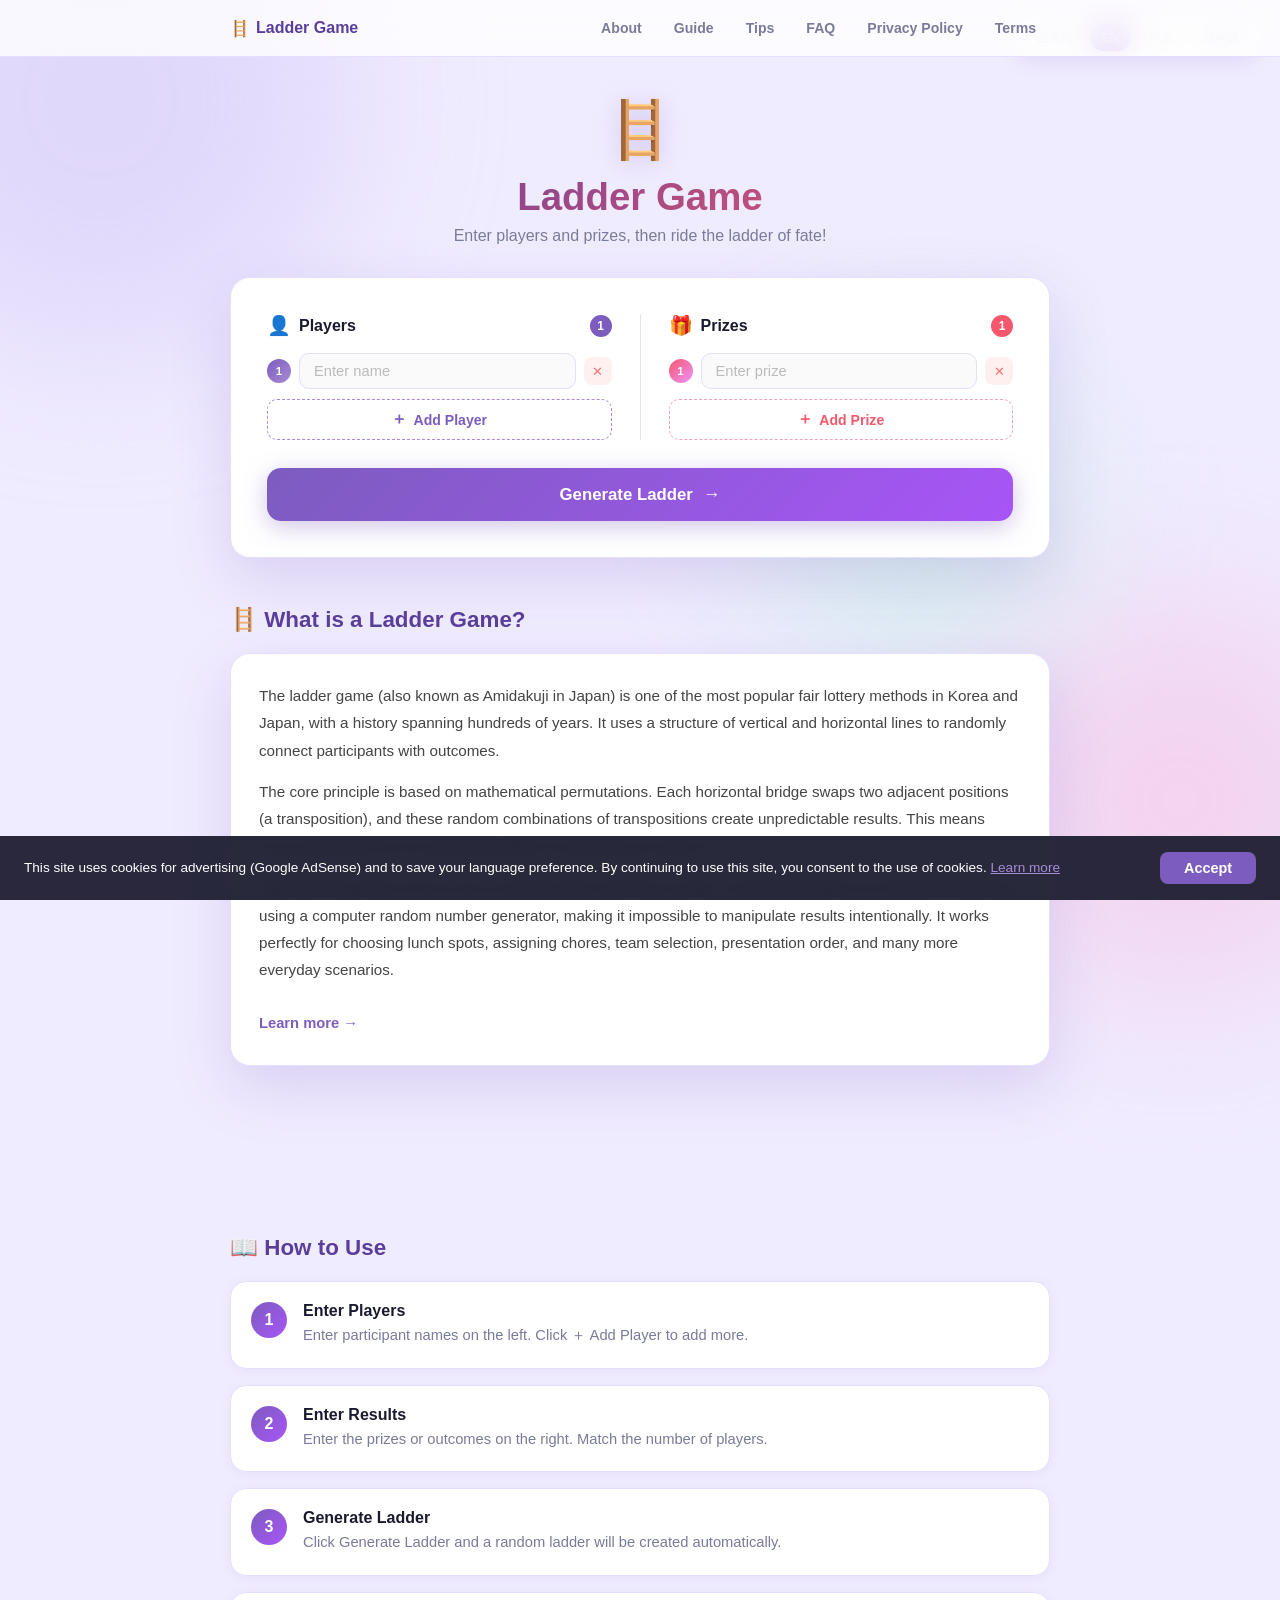
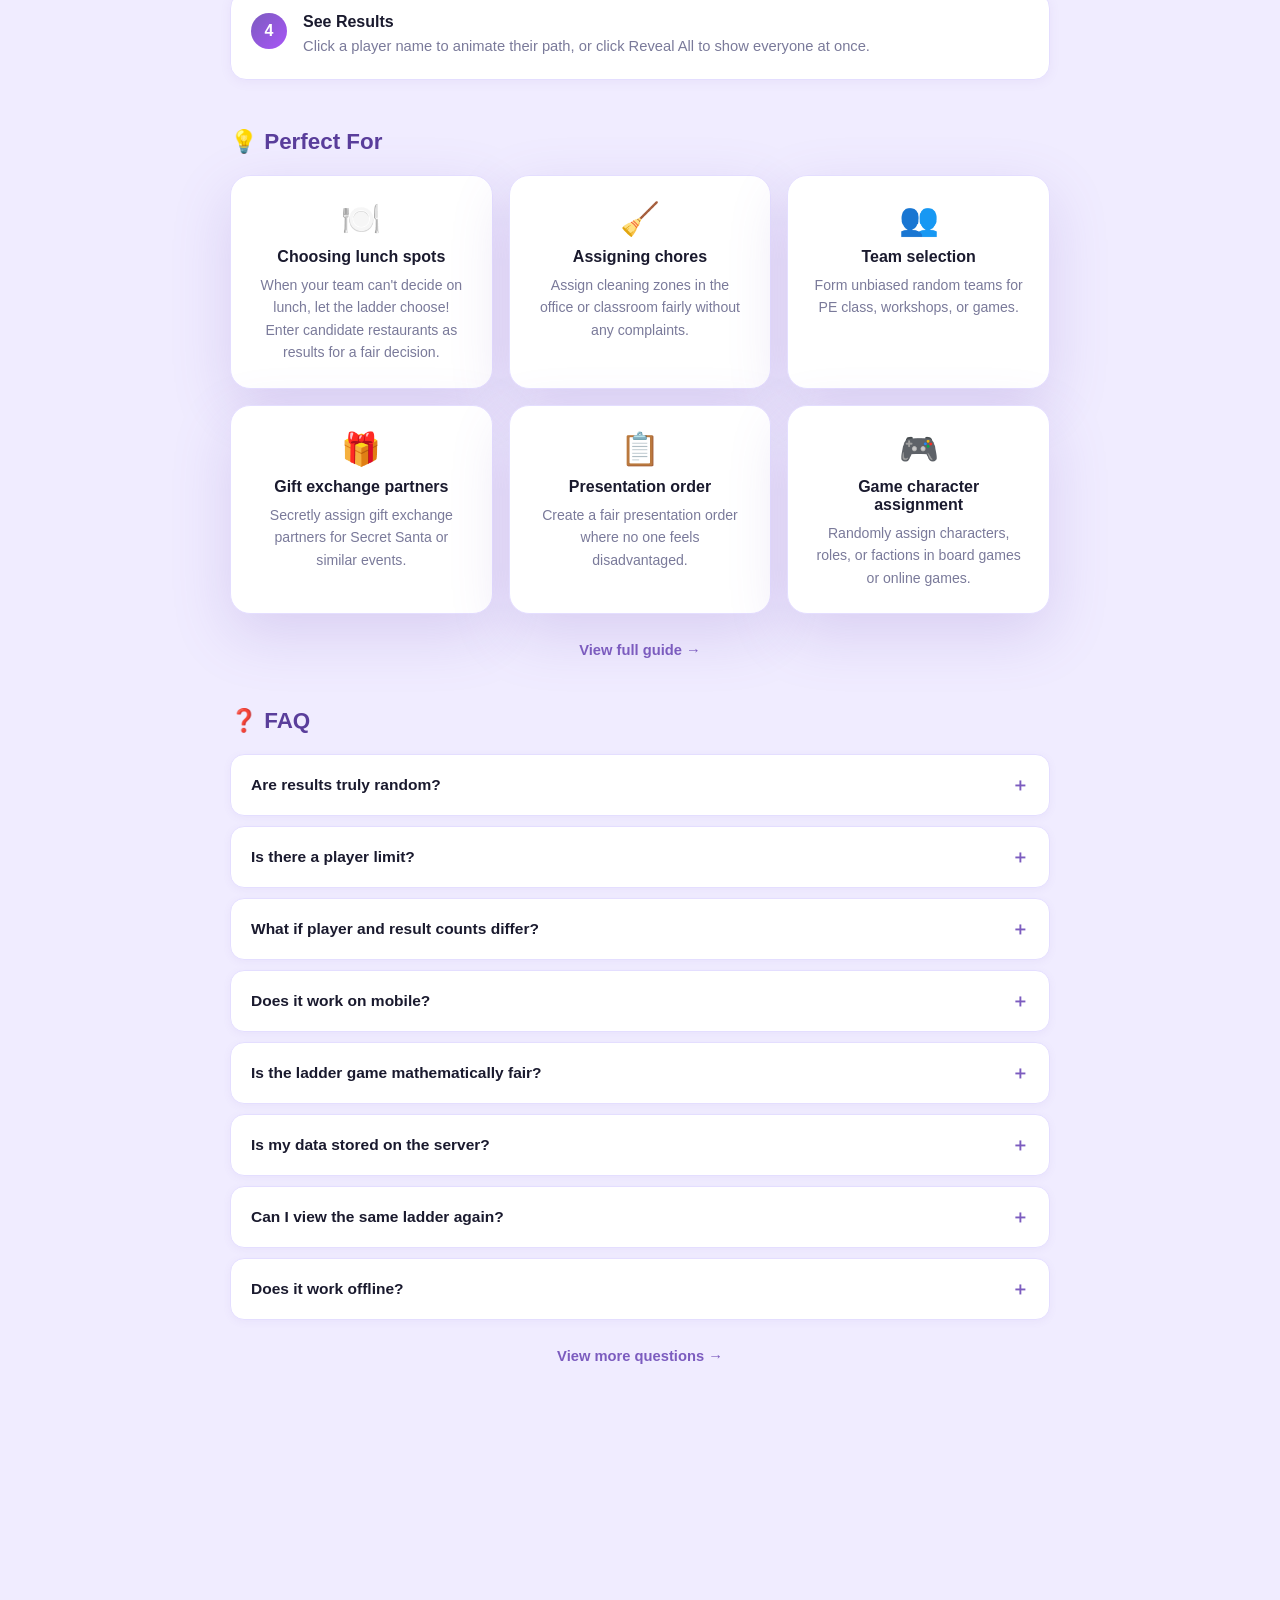
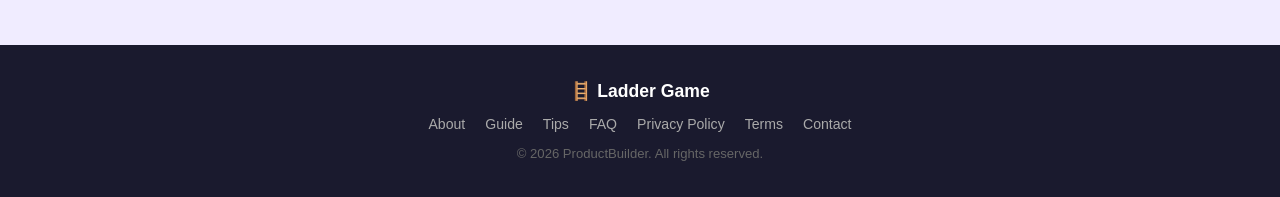
==== commit b4e95b37: "Add Terms, Contact pages, multilingual Privacy, cookie consent for AdSense approval - Add terms.html" ====
--- a/index.html
+++ b/index.html
@@ -28,8 +28,8 @@
 
   <!-- Language switcher -->
   <div class="lang-switcher">
-    <button class="lang-btn active" data-lang="ko">한국어</button>
-    <button class="lang-btn" data-lang="en">EN</button>
+    <button class="lang-btn" data-lang="ko">한국어</button>
+    <button class="lang-btn active" data-lang="en">EN</button>
     <button class="lang-btn" data-lang="zh">中文</button>
     <button class="lang-btn" data-lang="ja">日本語</button>
   </div>
@@ -37,13 +37,14 @@
   <!-- Navigation -->
   <nav class="site-nav">
     <div class="nav-inner">
-      <a href="/" class="nav-logo">🪜 <span data-i18n="siteName">사다리 타기</span></a>
+      <a href="/" class="nav-logo">🪜 <span data-i18n="siteName">Ladder Game</span></a>
       <ul class="nav-links">
-        <li><a href="about.html" data-i18n="navAbout">소개</a></li>
-        <li><a href="guide.html" data-i18n="navGuide">활용 가이드</a></li>
-        <li><a href="tips.html" data-i18n="navTips">추첨 팁</a></li>
+        <li><a href="about.html" data-i18n="navAbout">About</a></li>
+        <li><a href="guide.html" data-i18n="navGuide">Guide</a></li>
+        <li><a href="tips.html" data-i18n="navTips">Tips</a></li>
         <li><a href="faq-detail.html" data-i18n="navFaqDetail">FAQ</a></li>
-        <li><a href="privacy.html" data-i18n="navPrivacy">개인정보처리방침</a></li>
+        <li><a href="privacy.html" data-i18n="navPrivacy">Privacy Policy</a></li>
+        <li><a href="terms.html" data-i18n="navTerms">Terms</a></li>
       </ul>
     </div>
   </nav>
@@ -54,38 +55,28 @@
     <div id="setup">
       <header class="hero">
         <div class="hero-icon">🪜</div>
-        <h1 data-i18n="title">사다리 타기</h1>
-        <p class="hero-sub" data-i18n="subtitle">참가자와 결과를 입력하고 운명의 사다리를 타보세요</p>
+        <h1 data-i18n="title">Ladder Game</h1>
+        <p class="hero-sub" data-i18n="subtitle">Enter players and prizes, then ride the ladder of fate!</p>
       </header>
-
-      <!-- AD: 히어로 아래 -->
-      <div class="ad-wrap">
-        <ins class="adsbygoogle"
-          style="display:block"
-          data-ad-client="ca-pub-7362975376492503"
-          data-ad-format="auto"
-          data-full-width-responsive="true"></ins>
-        <script>(adsbygoogle = window.adsbygoogle || []).push({});</script>
-      </div>
 
       <div class="card setup-card">
         <div class="columns">
           <div class="col">
             <div class="col-header">
               <span class="col-icon">👤</span>
-              <h2 data-i18n="players">참가자</h2>
+              <h2 data-i18n="players">Players</h2>
               <span class="count-badge" id="player-count">1</span>
             </div>
             <div id="players-input" class="input-list">
               <div class="input-row">
                 <span class="row-num">1</span>
-                <input type="text" class="player-input" data-i18n-placeholder="playerPlaceholder" placeholder="이름 입력" />
+                <input type="text" class="player-input" data-i18n-placeholder="playerPlaceholder" placeholder="Enter name" />
                 <button class="remove-btn" onclick="removeRow(this,'player')">✕</button>
               </div>
             </div>
             <button class="add-btn" onclick="addPlayer()">
               <span class="add-icon">＋</span>
-              <span data-i18n="addPlayer">참가자 추가</span>
+              <span data-i18n="addPlayer">Add Player</span>
             </button>
           </div>
 
@@ -94,25 +85,25 @@
           <div class="col">
             <div class="col-header">
               <span class="col-icon">🎁</span>
-              <h2 data-i18n="results">결과</h2>
+              <h2 data-i18n="results">Prizes</h2>
               <span class="count-badge result-badge" id="result-count">1</span>
             </div>
             <div id="results-input" class="input-list">
               <div class="input-row">
                 <span class="row-num result-num">1</span>
-                <input type="text" class="result-input" data-i18n-placeholder="resultPlaceholder" placeholder="결과 입력" />
+                <input type="text" class="result-input" data-i18n-placeholder="resultPlaceholder" placeholder="Enter prize" />
                 <button class="remove-btn" onclick="removeRow(this,'result')">✕</button>
               </div>
             </div>
             <button class="add-btn result-add" onclick="addResult()">
               <span class="add-icon">＋</span>
-              <span data-i18n="addResult">결과 추가</span>
+              <span data-i18n="addResult">Add Prize</span>
             </button>
           </div>
         </div>
 
         <button class="start-btn" onclick="startGame()">
-          <span data-i18n="startBtn">사다리 생성하기</span>
+          <span data-i18n="startBtn">Generate Ladder</span>
           <span class="btn-arrow">→</span>
         </button>
       </div>
@@ -122,12 +113,12 @@
     <div id="game" class="hidden">
       <header class="game-header">
         <div class="hero-icon small">🪜</div>
-        <h1 data-i18n="title">사다리 타기</h1>
-        <button class="ghost-btn" onclick="resetGame()" data-i18n="resetBtn">↩ 다시 설정</button>
+        <h1 data-i18n="title">Ladder Game</h1>
+        <button class="ghost-btn" onclick="resetGame()" data-i18n="resetBtn">↩ Reset</button>
       </header>
 
       <div class="card ladder-card">
-        <p class="hint" data-i18n="hint">참가자 이름을 클릭하면 개별 결과를 확인할 수 있어요</p>
+        <p class="hint" data-i18n="hint">Click a player name to reveal their result individually</p>
         <div class="ladder-wrapper">
           <div id="player-labels" class="labels top-labels"></div>
           <canvas id="ladder-canvas"></canvas>
@@ -136,16 +127,16 @@
       </div>
 
       <div class="game-actions">
-        <button class="run-btn" onclick="runAll()" data-i18n="runAll">✨ 전체 결과 보기</button>
+        <button class="run-btn" onclick="runAll()" data-i18n="runAll">✨ Reveal All</button>
       </div>
 
       <div id="results-display" class="results-display hidden">
-        <h3 class="results-title" data-i18n="finalResult">🏆 최종 결과</h3>
+        <h3 class="results-title" data-i18n="finalResult">🏆 Final Results</h3>
         <div id="results-list"></div>
       </div>
 
       <div class="disqus-section card">
-        <h3 class="disqus-title" data-i18n="comments">💬 댓글</h3>
+        <h3 class="disqus-title" data-i18n="comments">💬 Comments</h3>
         <div id="disqus_thread"></div>
         <script>
           (function() {
@@ -161,45 +152,55 @@
 
     <!-- ABOUT: 사다리 타기란? -->
     <section id="about-intro" class="content-section">
-      <h2 class="section-title" data-i18n="aboutIntroTitle">🪜 사다리 타기란?</h2>
+      <h2 class="section-title" data-i18n="aboutIntroTitle">🪜 What is a Ladder Game?</h2>
       <div class="article-body card">
-        <p data-i18n="aboutIntroP1">사다리 타기는 한국에서 가장 널리 사용되는 공정한 추첨 방법 중 하나입니다. 일본에서는 '아미다쿠지(あみだくじ)'라고 불리며, 수백 년의 역사를 가지고 있습니다. 세로줄과 가로줄로 이루어진 사다리 구조를 통해 참가자와 결과를 무작위로 연결하는 방식입니다.</p>
-        <p data-i18n="aboutIntroP2">사다리 타기의 핵심 원리는 수학적 '순열(permutation)'에 기반합니다. 각 가로선은 인접한 두 줄의 위치를 바꾸는 '전치(transposition)' 역할을 하며, 이러한 전치들이 무작위로 조합되어 예측할 수 없는 결과를 만들어냅니다. 이 때문에 참가자 수가 동일하다면 어떤 결과든 동일한 확률로 배정됩니다.</p>
-        <p data-i18n="aboutIntroP3">디지털 사다리 타기는 종이에 그리는 것보다 훨씬 편리합니다. 가로선이 컴퓨터 난수 생성기를 통해 자동 배치되므로 사람이 의도적으로 결과를 조작할 수 없고, 참가자가 많아져도 깔끔하게 표시됩니다. 회식 메뉴 정하기, 청소 당번 배정, 팀 나누기, 발표 순서 정하기 등 일상생활의 다양한 장면에서 활용할 수 있습니다.</p>
-        <a href="about.html" class="read-more" data-i18n="readMore">자세히 알아보기 →</a>
+        <p data-i18n="aboutIntroP1">The ladder game (also known as Amidakuji in Japan) is one of the most popular fair lottery methods in Korea and Japan, with a history spanning hundreds of years. It uses a structure of vertical and horizontal lines to randomly connect participants with outcomes.</p>
+        <p data-i18n="aboutIntroP2">The core principle is based on mathematical permutations. Each horizontal bridge swaps two adjacent positions (a transposition), and these random combinations of transpositions create unpredictable results. This means every participant has an equal probability of receiving any outcome.</p>
+        <p data-i18n="aboutIntroP3">Digital ladder games are far more convenient than drawing on paper. Horizontal bridges are automatically placed using a computer random number generator, making it impossible to manipulate results intentionally. It works perfectly for choosing lunch spots, assigning chores, team selection, presentation order, and many more everyday scenarios.</p>
+        <a href="about.html" class="read-more" data-i18n="readMore">Learn more →</a>
       </div>
     </section>
+
+    <!-- AD: between content sections -->
+    <div class="ad-wrap">
+      <ins class="adsbygoogle"
+        style="display:block"
+        data-ad-client="ca-pub-7362975376492503"
+        data-ad-format="auto"
+        data-full-width-responsive="true"></ins>
+      <script>(adsbygoogle = window.adsbygoogle || []).push({});</script>
+    </div>
 
     <!-- HOW TO USE -->
     <section id="how-to-use" class="content-section">
-      <h2 class="section-title" data-i18n="howToTitle">📖 사용 방법</h2>
+      <h2 class="section-title" data-i18n="howToTitle">📖 How to Use</h2>
       <div class="steps">
         <div class="step">
           <div class="step-num">1</div>
           <div class="step-body">
-            <h3 data-i18n="step1Title">참가자 입력</h3>
-            <p data-i18n="step1Desc">왼쪽 칸에 참가자 이름을 입력하세요. <strong>＋ 참가자 추가</strong> 버튼으로 인원을 늘릴 수 있어요.</p>
+            <h3 data-i18n="step1Title">Enter Players</h3>
+            <p data-i18n="step1Desc">Enter participant names on the left. Click <strong>＋ Add Player</strong> to add more.</p>
           </div>
         </div>
         <div class="step">
           <div class="step-num">2</div>
           <div class="step-body">
-            <h3 data-i18n="step2Title">결과 입력</h3>
-            <p data-i18n="step2Desc">오른쪽 칸에 결과(당번, 메뉴, 상품 등)를 입력하세요. 참가자 수만큼 입력하면 됩니다.</p>
+            <h3 data-i18n="step2Title">Enter Results</h3>
+            <p data-i18n="step2Desc">Enter the prizes or outcomes on the right. Match the number of players.</p>
           </div>
         </div>
         <div class="step">
           <div class="step-num">3</div>
           <div class="step-body">
-            <h3 data-i18n="step3Title">사다리 생성</h3>
-            <p data-i18n="step3Desc"><strong>사다리 생성하기</strong> 버튼을 누르면 랜덤 사다리가 자동으로 만들어집니다.</p>
+            <h3 data-i18n="step3Title">Generate Ladder</h3>
+            <p data-i18n="step3Desc">Click <strong>Generate Ladder</strong> and a random ladder will be created automatically.</p>
           </div>
         </div>
         <div class="step">
           <div class="step-num">4</div>
           <div class="step-body">
-            <h3 data-i18n="step4Title">결과 확인</h3>
-            <p data-i18n="step4Desc">참가자 이름을 클릭하면 개별 경로가 애니메이션으로 표시되고, <strong>전체 결과 보기</strong>로 한 번에 확인할 수 있어요.</p>
+            <h3 data-i18n="step4Title">See Results</h3>
+            <p data-i18n="step4Desc">Click a player name to animate their path, or click <strong>Reveal All</strong> to show everyone at once.</p>
           </div>
         </div>
       </div>
@@ -207,83 +208,83 @@
 
     <!-- USE CASES -->
     <section class="content-section">
-      <h2 class="section-title" data-i18n="useCaseTitle">💡 이런 상황에 활용하세요</h2>
+      <h2 class="section-title" data-i18n="useCaseTitle">💡 Perfect For</h2>
       <div class="use-cases-detail">
         <div class="use-case-card card">
           <div class="use-case-icon">🍽️</div>
-          <h3 data-i18n="useCase1">회식 메뉴 정하기</h3>
-          <p data-i18n="useCase1Desc">팀원들의 의견이 갈릴 때 사다리 타기로 오늘의 메뉴를 정해보세요. 결과에 후보 메뉴를 입력하면 공정하게 결정됩니다.</p>
+          <h3 data-i18n="useCase1">Choosing lunch spots</h3>
+          <p data-i18n="useCase1Desc">When your team can't decide on lunch, let the ladder choose! Enter candidate restaurants as results for a fair decision.</p>
         </div>
         <div class="use-case-card card">
           <div class="use-case-icon">🧹</div>
-          <h3 data-i18n="useCase2">청소 당번 정하기</h3>
-          <p data-i18n="useCase2Desc">사무실이나 교실에서 청소 구역을 배정할 때 불만 없이 공평하게 나눌 수 있습니다.</p>
+          <h3 data-i18n="useCase2">Assigning chores</h3>
+          <p data-i18n="useCase2Desc">Assign cleaning zones in the office or classroom fairly without any complaints.</p>
         </div>
         <div class="use-case-card card">
           <div class="use-case-icon">👥</div>
-          <h3 data-i18n="useCase3">팀 나누기</h3>
-          <p data-i18n="useCase3Desc">체육 수업, 워크숍, 게임 등에서 팀을 구성할 때 편향 없이 무작위로 팀원을 배정합니다.</p>
+          <h3 data-i18n="useCase3">Team selection</h3>
+          <p data-i18n="useCase3Desc">Form unbiased random teams for PE class, workshops, or games.</p>
         </div>
         <div class="use-case-card card">
           <div class="use-case-icon">🎁</div>
-          <h3 data-i18n="useCase4">선물 교환 파트너</h3>
-          <p data-i18n="useCase4Desc">시크릿 산타나 선물 교환 이벤트에서 누가 누구에게 선물을 줄지 비밀스럽게 정할 수 있습니다.</p>
+          <h3 data-i18n="useCase4">Gift exchange partners</h3>
+          <p data-i18n="useCase4Desc">Secretly assign gift exchange partners for Secret Santa or similar events.</p>
         </div>
         <div class="use-case-card card">
           <div class="use-case-icon">📋</div>
-          <h3 data-i18n="useCase5">발표 순서 정하기</h3>
-          <p data-i18n="useCase5Desc">수업이나 회의에서 발표 순서를 정할 때 누구도 불리하지 않은 공정한 순서를 만듭니다.</p>
+          <h3 data-i18n="useCase5">Presentation order</h3>
+          <p data-i18n="useCase5Desc">Create a fair presentation order where no one feels disadvantaged.</p>
         </div>
         <div class="use-case-card card">
           <div class="use-case-icon">🎮</div>
-          <h3 data-i18n="useCase6">게임 캐릭터 배정</h3>
-          <p data-i18n="useCase6Desc">보드게임이나 온라인 게임에서 캐릭터, 역할, 진영을 랜덤으로 배정할 때 활용하세요.</p>
+          <h3 data-i18n="useCase6">Game character assignment</h3>
+          <p data-i18n="useCase6Desc">Randomly assign characters, roles, or factions in board games or online games.</p>
         </div>
       </div>
       <div class="use-case-more">
-        <a href="guide.html" class="read-more" data-i18n="guideMore">활용 가이드 전체 보기 →</a>
+        <a href="guide.html" class="read-more" data-i18n="guideMore">View full guide →</a>
       </div>
     </section>
 
     <!-- FAQ -->
     <section id="faq" class="content-section">
-      <h2 class="section-title" data-i18n="faqTitle">❓ 자주 묻는 질문</h2>
+      <h2 class="section-title" data-i18n="faqTitle">❓ FAQ</h2>
       <div class="faq-list">
         <details class="faq-item">
-          <summary data-i18n="faq1Q">사다리 결과는 정말 랜덤인가요?</summary>
-          <p data-i18n="faq1A">네, 사다리의 가로선은 매번 새롭게 랜덤으로 생성됩니다. 같은 참가자와 결과를 입력해도 사다리를 새로 생성할 때마다 결과가 달라집니다.</p>
-        </details>
-        <details class="faq-item">
-          <summary data-i18n="faq2Q">참가자 수에 제한이 있나요?</summary>
-          <p data-i18n="faq2A">제한은 없지만, 화면 크기를 고려해 2~10명 정도에서 가장 잘 보입니다. 스마트폰에서는 가로 스크롤로 확인할 수 있어요.</p>
-        </details>
-        <details class="faq-item">
-          <summary data-i18n="faq3Q">참가자 수와 결과 수가 다르면 어떻게 되나요?</summary>
-          <p data-i18n="faq3A">결과가 부족할 경우 자동으로 '?'로 채워집니다. 결과가 더 많을 경우 참가자 수에 맞게 잘립니다.</p>
-        </details>
-        <details class="faq-item">
-          <summary data-i18n="faq4Q">모바일에서도 사용할 수 있나요?</summary>
-          <p data-i18n="faq4A">네, 모바일 환경에 최적화되어 있습니다. 스마트폰, 태블릿 모두에서 편리하게 사용할 수 있어요.</p>
-        </details>
-        <details class="faq-item">
-          <summary data-i18n="faq5Q">사다리 타기는 수학적으로 공정한가요?</summary>
-          <p data-i18n="faq5A">네, 사다리 타기는 순열(permutation) 원리에 기반한 공정한 추첨 방식입니다. 충분한 수의 가로선이 무작위로 배치되면 모든 참가자가 어떤 결과든 동일한 확률로 받게 됩니다.</p>
-        </details>
-        <details class="faq-item">
-          <summary data-i18n="faq6Q">입력한 데이터가 서버에 저장되나요?</summary>
-          <p data-i18n="faq6A">아니요. 모든 데이터는 사용자의 브라우저에서만 처리되며 서버로 전송되거나 저장되지 않습니다. 페이지를 새로고침하면 입력 데이터가 초기화됩니다.</p>
-        </details>
-        <details class="faq-item">
-          <summary data-i18n="faq7Q">같은 사다리를 다시 볼 수 있나요?</summary>
-          <p data-i18n="faq7A">현재는 사다리를 저장하는 기능이 없습니다. 사다리를 새로 생성할 때마다 완전히 새로운 랜덤 사다리가 만들어집니다. 결과를 기록해두고 싶다면 스크린샷을 저장하는 것을 권장합니다.</p>
-        </details>
-        <details class="faq-item">
-          <summary data-i18n="faq8Q">인터넷 연결 없이도 사용할 수 있나요?</summary>
-          <p data-i18n="faq8A">사다리 생성과 결과 확인은 브라우저에서 실행되므로 페이지가 한번 로드되면 오프라인에서도 기본 기능을 사용할 수 있습니다. 다만 광고와 댓글 기능은 인터넷 연결이 필요합니다.</p>
+          <summary data-i18n="faq1Q">Are results truly random?</summary>
+          <p data-i18n="faq1A">Yes! Horizontal bridges are randomly generated each time. Even with the same players and prizes, every new ladder gives different results.</p>
+        </details>
+        <details class="faq-item">
+          <summary data-i18n="faq2Q">Is there a player limit?</summary>
+          <p data-i18n="faq2A">No hard limit, but 2–10 players works best visually. On mobile, scroll horizontally for larger groups.</p>
+        </details>
+        <details class="faq-item">
+          <summary data-i18n="faq3Q">What if player and result counts differ?</summary>
+          <p data-i18n="faq3A">If results are fewer than players, missing ones are filled with '?'. Extra results are trimmed to match player count.</p>
+        </details>
+        <details class="faq-item">
+          <summary data-i18n="faq4Q">Does it work on mobile?</summary>
+          <p data-i18n="faq4A">Yes! The site is fully optimized for smartphones and tablets.</p>
+        </details>
+        <details class="faq-item">
+          <summary data-i18n="faq5Q">Is the ladder game mathematically fair?</summary>
+          <p data-i18n="faq5A">Yes, the ladder game is based on the permutation principle. When enough horizontal bridges are randomly placed, every participant has an equal chance of receiving any outcome.</p>
+        </details>
+        <details class="faq-item">
+          <summary data-i18n="faq6Q">Is my data stored on the server?</summary>
+          <p data-i18n="faq6A">No. All data is processed only in your browser and is never sent to or stored on any server. Refreshing the page resets all input data.</p>
+        </details>
+        <details class="faq-item">
+          <summary data-i18n="faq7Q">Can I view the same ladder again?</summary>
+          <p data-i18n="faq7A">Currently there is no save feature. A completely new random ladder is generated each time. If you want to keep the results, we recommend taking a screenshot.</p>
+        </details>
+        <details class="faq-item">
+          <summary data-i18n="faq8Q">Does it work offline?</summary>
+          <p data-i18n="faq8A">The ladder generation and results work in your browser, so basic features work offline once the page is loaded. However, ads and comments require an internet connection.</p>
         </details>
       </div>
       <div class="faq-more">
-        <a href="faq-detail.html" class="read-more" data-i18n="faqMore">더 많은 질문 보기 →</a>
+        <a href="faq-detail.html" class="read-more" data-i18n="faqMore">View more questions →</a>
       </div>
     </section>
 
@@ -302,19 +303,21 @@
   <!-- Footer -->
   <footer class="site-footer">
     <div class="footer-inner">
-      <div class="footer-logo">🪜 <span data-i18n="siteName">사다리 타기</span></div>
+      <div class="footer-logo">🪜 <span data-i18n="siteName">Ladder Game</span></div>
       <nav class="footer-nav">
-        <a href="about.html" data-i18n="navAbout">소개</a>
-        <a href="guide.html" data-i18n="navGuide">활용 가이드</a>
-        <a href="tips.html" data-i18n="navTips">추첨 팁</a>
+        <a href="about.html" data-i18n="navAbout">About</a>
+        <a href="guide.html" data-i18n="navGuide">Guide</a>
+        <a href="tips.html" data-i18n="navTips">Tips</a>
         <a href="faq-detail.html" data-i18n="navFaqDetail">FAQ</a>
-        <a href="privacy.html" data-i18n="navPrivacy">개인정보처리방침</a>
-        <a href="mailto:contact@productbuilder.page" data-i18n="navContact">문의하기</a>
+        <a href="privacy.html" data-i18n="navPrivacy">Privacy Policy</a>
+        <a href="terms.html" data-i18n="navTerms">Terms</a>
+        <a href="contact.html" data-i18n="navContact">Contact</a>
       </nav>
       <p class="footer-copy">© 2026 ProductBuilder. All rights reserved.</p>
     </div>
   </footer>
 
   <script defer src="main.js"></script>
+  <script defer src="cookie-consent.js"></script>
 </body>
 </html>
--- a/style.css
+++ b/style.css
@@ -740,6 +740,40 @@
 .policy-body li { font-size: 0.93rem; color: #444; line-height: 1.8; }
 .policy-body a { color: var(--purple); text-decoration: underline; }
 
+/* ── Cookie Consent Banner ── */
+#cookie-consent-banner {
+  position: fixed;
+  bottom: 0;
+  left: 0;
+  right: 0;
+  background: rgba(30, 30, 50, 0.95);
+  backdrop-filter: blur(10px);
+  color: #fff;
+  padding: 16px 24px;
+  display: flex;
+  align-items: center;
+  justify-content: center;
+  gap: 16px;
+  z-index: 9999;
+  font-size: 0.85rem;
+  line-height: 1.5;
+  flex-wrap: wrap;
+}
+#cookie-consent-banner p { margin: 0; flex: 1; min-width: 240px; }
+#cookie-consent-banner a { color: var(--purple-light, #b39ddb); text-decoration: underline; }
+#cookie-accept-btn {
+  background: var(--purple, #7c3aed);
+  color: #fff;
+  border: none;
+  padding: 8px 24px;
+  border-radius: 8px;
+  font-weight: 600;
+  cursor: pointer;
+  font-size: 0.9rem;
+  white-space: nowrap;
+}
+#cookie-accept-btn:hover { opacity: 0.9; }
+
 /* ── Responsive ── */
 @media (max-width: 600px) {
   .page { padding: 24px 14px 60px; }
